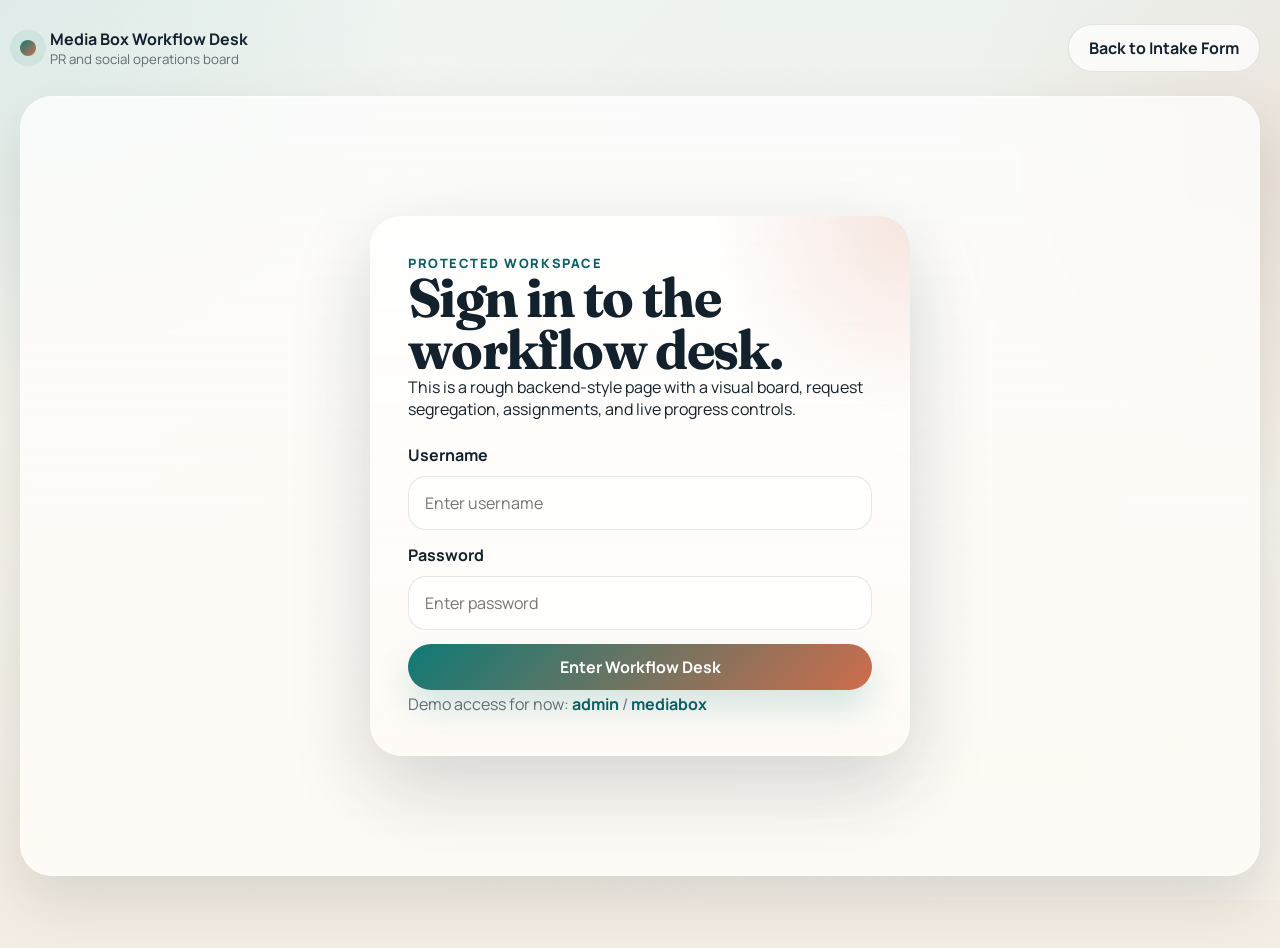
==== dashboard.html @ ce285092 "Build media box request hub and workflow desk" ====
<!doctype html>
<html lang="en">
  <head>
    <meta charset="utf-8">
    <meta name="viewport" content="width=device-width, initial-scale=1">
    <meta
      name="description"
      content="Media Box workflow dashboard for PR and social media request management."
    >
    <title>Media Box Workflow Desk</title>
    <link rel="preconnect" href="https://fonts.googleapis.com">
    <link rel="preconnect" href="https://fonts.gstatic.com" crossorigin>
    <link
      href="https://fonts.googleapis.com/css2?family=Manrope:wght@400;500;600;700;800&family=Fraunces:opsz,wght@9..144,600;9..144,700&display=swap"
      rel="stylesheet"
    >
    <link rel="stylesheet" href="styles.css">
  </head>
  <body>
    <div class="ambient-layer" aria-hidden="true"></div>

    <main class="dashboard-shell">
      <header class="dashboard-topbar">
        <a class="brand-mark" href="index.html">
          <span class="brand-mark-dot"></span>
          <span>
            <strong>Media Box Workflow Desk</strong>
            <small>PR and social operations board</small>
          </span>
        </a>

        <div class="dashboard-actions">
          <a class="ghost-link" href="index.html">Back to Intake Form</a>
          <button class="ghost-button is-hidden" id="logoutButton" type="button">Log Out</button>
        </div>
      </header>

      <section class="login-shell" id="loginShell">
        <div class="login-card">
          <p class="eyebrow">Protected Workspace</p>
          <h1>Sign in to the workflow desk.</h1>
          <p>
            This is a rough backend-style page with a visual board, request segregation, assignments, and live progress controls.
          </p>

          <form class="login-form" id="loginForm">
            <label class="login-field">
              <span>Username</span>
              <input type="text" name="username" placeholder="Enter username" autocomplete="username">
            </label>

            <label class="login-field">
              <span>Password</span>
              <input type="password" name="password" placeholder="Enter password" autocomplete="current-password">
            </label>

            <button class="login-button" type="submit">Enter Workflow Desk</button>
          </form>

          <p class="login-help">
            Demo access for now:
            <strong>admin</strong>
            /
            <strong>mediabox</strong>
          </p>
          <p class="status-message" id="loginStatus" role="status" aria-live="polite"></p>
        </div>
      </section>

      <section class="is-hidden" id="dashboardApp">
        <div class="metrics-grid" id="metricsGrid"></div>

        <div class="dashboard-grid">
          <section>
            <div class="panel">
              <div class="section-heading">
                <p class="eyebrow">Workflow Designer</p>
                <h2>Track live work like a media ops board</h2>
                <p>
                  Filter incoming requests, move cards between stages, assign teams, and open each request as a working document.
                </p>
              </div>

              <div class="toolbar-grid">
                <label class="filter-card">
                  <span>Search</span>
                  <input type="search" id="searchInput" placeholder="Search title, requester, team">
                </label>

                <label class="filter-card">
                  <span>Category</span>
                  <select id="categoryFilter">
                    <option value="">All categories</option>
                    <option>Social Media</option>
                    <option>PR</option>
                    <option>Achievements</option>
                    <option>Unclassified</option>
                  </select>
                </label>

                <label class="filter-card">
                  <span>Department</span>
                  <select id="departmentFilter">
                    <option value="">All departments</option>
                  </select>
                </label>

                <label class="filter-card">
                  <span>Team</span>
                  <select id="teamFilter">
                    <option value="">All teams</option>
                  </select>
                </label>
              </div>

              <div class="workflow-board">
                <section class="lane" data-lane="Will Do">
                  <div class="lane-header">
                    <div>
                      <h3>Will Do</h3>
                      <p>New briefs and upcoming work</p>
                    </div>
                    <span class="lane-count" data-count-for="Will Do">0</span>
                  </div>
                  <div class="lane-cards" data-lane-cards="Will Do"></div>
                </section>

                <section class="lane" data-lane="Ongoing">
                  <div class="lane-header">
                    <div>
                      <h3>Ongoing</h3>
                      <p>Active production and review</p>
                    </div>
                    <span class="lane-count" data-count-for="Ongoing">0</span>
                  </div>
                  <div class="lane-cards" data-lane-cards="Ongoing"></div>
                </section>

                <section class="lane" data-lane="Completed">
                  <div class="lane-header">
                    <div>
                      <h3>Completed</h3>
                      <p>Published or handed off</p>
                    </div>
                    <span class="lane-count" data-count-for="Completed">0</span>
                  </div>
                  <div class="lane-cards" data-lane-cards="Completed"></div>
                </section>
              </div>
            </div>
          </section>

          <aside class="sidebar-stack">
            <section class="panel team-panel">
              <div class="section-heading">
                <p class="eyebrow">Assignments</p>
                <h2>Team setup</h2>
                <p>Add or rename team lanes now. Individual names can be filled later.</p>
              </div>

              <form class="team-form" id="teamForm">
                <label>
                  Team name
                  <input type="text" id="teamInput" placeholder="Example: Studio Team">
                </label>
                <button class="primary-button" type="submit">Add Team</button>
              </form>

              <div class="team-chip-row" id="teamChipRow"></div>
            </section>

            <section class="panel detail-panel" id="detailPanel">
              <div class="section-heading">
                <p class="eyebrow">Request Details</p>
                <h2>Open a card</h2>
                <p>Card details, headings, notes, and ownership controls will appear here.</p>
              </div>
            </section>
          </aside>
        </div>
      </section>
    </main>

    <div class="drawer-overlay" id="drawerOverlay" aria-hidden="true">
      <aside class="drawer-panel" id="drawerPanel">
        <div class="drawer-header">
          <div class="drawer-title">
            <p class="eyebrow">Workflow Card</p>
            <h3 id="drawerTaskTitle">Task</h3>
            <p class="drawer-copy" id="drawerTaskSummary"></p>
          </div>
          <button class="ghost-button drawer-close" id="drawerClose" type="button" aria-label="Close details">X</button>
        </div>

        <div class="drawer-meta" id="drawerMeta"></div>

        <section class="drawer-section">
          <h4>Workflow Controls</h4>
          <div class="field-grid">
            <label class="field">
              <span>Status</span>
              <select id="drawerStatus"></select>
            </label>
            <label class="field">
              <span>Assigned team</span>
              <select id="drawerTeam"></select>
            </label>
            <label class="field">
              <span>Assignee</span>
              <input type="text" id="drawerAssignee" placeholder="Name can be added later">
            </label>
            <label class="field">
              <span>Priority</span>
              <select id="drawerPriority">
                <option>Standard</option>
                <option>High Touch</option>
                <option>Fast Turnaround</option>
              </select>
            </label>
            <label class="field full-width">
              <span>Notes</span>
              <textarea id="drawerNotes" rows="5" placeholder="Production notes, approvals, or documentation"></textarea>
            </label>
          </div>

          <div class="drawer-actions">
            <button class="primary-button" id="saveTaskButton" type="button">Save Changes</button>
            <button class="ghost-button" id="markOngoingButton" type="button">Mark Ongoing</button>
            <button class="ghost-button" id="markCompletedButton" type="button">Mark Completed</button>
          </div>
        </section>

        <section class="drawer-section">
          <h4>Request Headings</h4>
          <div class="request-detail-grid" id="requestDetailGrid"></div>
        </section>
      </aside>
    </div>

    <script src="dashboard.js"></script>
  </body>
</html>
---- styles.css ----
:root {
  --ink: #12212b;
  --muted: #5f6e77;
  --paper: #f7f3ea;
  --panel: rgba(255, 255, 255, 0.8);
  --panel-strong: rgba(255, 255, 255, 0.92);
  --line: rgba(18, 33, 43, 0.1);
  --line-strong: rgba(18, 33, 43, 0.16);
  --teal: #0f7a76;
  --teal-deep: #0a5d61;
  --copper: #cf6d4c;
  --peach: #f5d9c8;
  --sage: #dce8e0;
  --gold: #c49a46;
  --shadow: 0 26px 60px rgba(18, 33, 43, 0.12);
  --shadow-strong: 0 30px 80px rgba(18, 33, 43, 0.18);
  --radius: 28px;
  --radius-sm: 18px;
}

* {
  box-sizing: border-box;
}

html {
  scroll-behavior: smooth;
}

body {
  margin: 0;
  min-height: 100vh;
  color: var(--ink);
  font-family: "Manrope", system-ui, sans-serif;
  background:
    radial-gradient(circle at top left, rgba(15, 122, 118, 0.12), transparent 26%),
    radial-gradient(circle at 100% 18%, rgba(207, 109, 76, 0.12), transparent 22%),
    linear-gradient(180deg, #edf3ef 0%, #f7f3ea 46%, #f4ede3 100%);
}

button,
input,
select,
textarea {
  font: inherit;
}

button,
a {
  transition: transform 180ms ease, box-shadow 180ms ease, border-color 180ms ease, background 180ms ease;
}

button {
  border: 0;
  cursor: pointer;
}

a {
  color: inherit;
  text-decoration: none;
}

.hidden {
  display: none !important;
}

.ambient-layer {
  position: fixed;
  inset: 0;
  pointer-events: none;
  background:
    linear-gradient(135deg, rgba(255, 255, 255, 0.28), transparent 42%),
    linear-gradient(320deg, rgba(255, 255, 255, 0.18), transparent 36%);
}

.app-shell,
.dashboard-shell {
  position: relative;
  z-index: 1;
  width: min(1240px, calc(100% - 32px));
  margin: 0 auto;
  padding: 24px 0 72px;
}

.topbar,
.dashboard-topbar {
  display: flex;
  flex-wrap: wrap;
  align-items: center;
  justify-content: space-between;
  gap: 18px;
  margin-bottom: 24px;
}

.brand-mark {
  display: inline-flex;
  align-items: center;
  gap: 14px;
}

.brand-mark-dot {
  width: 16px;
  height: 16px;
  border-radius: 999px;
  background: linear-gradient(135deg, var(--teal), var(--copper));
  box-shadow: 0 0 0 10px rgba(15, 122, 118, 0.08);
}

.brand-mark strong {
  display: block;
  font-size: 1rem;
}

.brand-mark small {
  display: block;
  color: var(--muted);
}

.topbar-actions,
.dashboard-actions,
.hero-actions,
.step-actions,
.action-bar,
.drawer-actions,
.board-toolbar {
  display: flex;
  flex-wrap: wrap;
  gap: 12px;
}

.primary-link,
.ghost-link,
.primary-button,
.ghost-button,
.chip-button,
.mini-button,
.lane-action,
.login-button {
  display: inline-flex;
  align-items: center;
  justify-content: center;
  min-height: 46px;
  padding: 12px 20px;
  border-radius: 999px;
  font-weight: 700;
}

.primary-link,
.primary-button,
.login-button {
  background: linear-gradient(135deg, var(--teal), var(--copper));
  color: #fff;
  box-shadow: 0 18px 34px rgba(15, 122, 118, 0.18);
}

.ghost-link,
.ghost-button,
.chip-button,
.mini-button,
.lane-action {
  background: rgba(255, 255, 255, 0.74);
  color: var(--ink);
  border: 1px solid var(--line);
}

.primary-link:hover,
.ghost-link:hover,
.primary-button:hover,
.ghost-button:hover,
.chip-button:hover,
.mini-button:hover,
.lane-action:hover,
.login-button:hover,
.choice-card:hover,
.task-card:hover,
.metric-card:hover,
.panel:hover,
.form-section:hover,
.preview-card:hover {
  transform: translateY(-2px);
}

.hero-panel,
.form-shell,
.summary-shell,
.panel,
.preview-card,
.login-shell,
.drawer-panel,
.lane,
.task-card,
.metric-card {
  border: 1px solid rgba(255, 255, 255, 0.44);
  border-radius: 32px;
  background: linear-gradient(180deg, rgba(255, 255, 255, 0.74), rgba(255, 251, 246, 0.9));
  box-shadow: var(--shadow);
  backdrop-filter: blur(20px);
}

.hero-panel {
  display: grid;
  grid-template-columns: minmax(0, 1.15fr) minmax(320px, 0.85fr);
  gap: 26px;
  padding: clamp(26px, 4vw, 42px);
}

.hero-copy h1,
.section-heading h2,
.section-title h3,
.summary-block h4,
.lane h3,
.drawer-title h3,
.login-card h1,
.empty-dashboard h2 {
  margin: 0;
  font-family: "Fraunces", Georgia, serif;
  letter-spacing: -0.03em;
}

.hero-copy h1 {
  font-size: clamp(2.8rem, 6vw, 5rem);
  line-height: 0.95;
  max-width: 12ch;
}

.hero-text,
.section-heading p,
.support-copy,
.empty-state-copy,
.task-subtitle,
.drawer-copy,
.login-help,
.empty-dashboard p {
  color: var(--muted);
  line-height: 1.75;
}

.eyebrow {
  margin: 0 0 14px;
  color: var(--teal-deep);
  font-size: 0.8rem;
  font-weight: 800;
  letter-spacing: 0.12em;
  text-transform: uppercase;
}

.hero-metrics {
  display: grid;
  grid-template-columns: repeat(3, minmax(0, 1fr));
  gap: 16px;
  margin-top: 28px;
}

.hero-metrics article,
.preview-lanes article,
.metric-card {
  padding: 18px;
  border: 1px solid var(--line);
  border-radius: 22px;
  background: rgba(255, 255, 255, 0.6);
}

.hero-metrics strong,
.preview-lanes strong,
.metric-card strong {
  display: block;
  margin-bottom: 8px;
}

.hero-metrics span,
.preview-lanes span,
.metric-card span {
  color: var(--muted);
  font-size: 0.95rem;
  line-height: 1.6;
}

.hero-preview {
  display: flex;
}

.preview-card {
  width: 100%;
  padding: 24px;
  background:
    radial-gradient(circle at top right, rgba(207, 109, 76, 0.14), transparent 26%),
    linear-gradient(180deg, rgba(13, 34, 46, 0.92), rgba(12, 65, 79, 0.95));
  color: #f5f8f9;
}

.preview-header {
  display: flex;
  align-items: center;
  justify-content: space-between;
  gap: 12px;
  margin-bottom: 18px;
}

.preview-header p,
.preview-header span {
  margin: 0;
}

.preview-header p {
  font-weight: 700;
}

.preview-header span {
  padding: 8px 12px;
  border-radius: 999px;
  background: rgba(255, 255, 255, 0.12);
  font-size: 0.85rem;
}

.preview-lanes {
  display: grid;
  gap: 16px;
}

.preview-lanes section {
  padding: 18px;
  border-radius: 22px;
  background: rgba(255, 255, 255, 0.07);
}

.preview-lanes h2 {
  margin: 0 0 12px;
  font-size: 1rem;
}

.form-shell,
.summary-shell,
.panel {
  margin-top: 24px;
  padding: clamp(24px, 4vw, 38px);
}

.section-heading {
  max-width: 760px;
}

.section-heading h2 {
  font-size: clamp(2rem, 4vw, 3.2rem);
}

.progress-strip {
  display: grid;
  grid-template-columns: repeat(4, minmax(0, 1fr));
  gap: 12px;
  margin: 22px 0 0;
}

.progress-step {
  display: grid;
  place-items: center;
  min-height: 46px;
  border-radius: 999px;
  border: 1px solid var(--line);
  background: rgba(255, 255, 255, 0.72);
  color: var(--muted);
  font-weight: 800;
}

.progress-step.is-active {
  background: linear-gradient(135deg, rgba(15, 122, 118, 0.16), rgba(207, 109, 76, 0.18));
  color: var(--teal-deep);
}

.progress-step.is-complete {
  background: linear-gradient(135deg, var(--teal), var(--teal-deep));
  color: #fff;
}

.media-form {
  margin-top: 24px;
}

.step-panel {
  display: grid;
  gap: 18px;
}

.form-section,
.submit-panel {
  padding: 24px;
  border: 1px solid var(--line);
  border-radius: var(--radius);
  background: var(--panel);
}

.section-title {
  display: flex;
  align-items: center;
  gap: 14px;
  margin-bottom: 20px;
}

.section-title span {
  display: grid;
  place-items: center;
  width: 52px;
  min-width: 52px;
  min-height: 52px;
  border-radius: 18px;
  background: linear-gradient(135deg, rgba(15, 122, 118, 0.14), rgba(207, 109, 76, 0.18));
  color: var(--teal-deep);
  font-weight: 800;
}

.section-title h3 {
  font-size: clamp(1.35rem, 2vw, 2rem);
}

.field-grid {
  display: grid;
  gap: 18px;
}

.field-grid.two-col {
  grid-template-columns: repeat(2, minmax(0, 1fr));
}

.field {
  display: grid;
  gap: 10px;
}

.field span,
.login-field span,
.team-form label,
.drawer-section label,
.filter-card label {
  font-weight: 700;
}

input,
select,
textarea {
  width: 100%;
  min-height: 54px;
  padding: 14px 16px;
  border: 1px solid var(--line);
  border-radius: 18px;
  background: rgba(255, 255, 255, 0.8);
  color: var(--ink);
}

textarea {
  min-height: 130px;
  resize: vertical;
}

input:focus,
select:focus,
textarea:focus {
  outline: 2px solid rgba(15, 122, 118, 0.2);
  border-color: rgba(15, 122, 118, 0.36);
}

.full-width {
  grid-column: 1 / -1;
}

.choice-grid {
  display: grid;
  grid-template-columns: repeat(3, minmax(0, 1fr));
  gap: 16px;
}

.choice-card {
  display: grid;
  gap: 10px;
  padding: 22px;
  border: 1px solid var(--line);
  border-radius: 24px;
  background: rgba(255, 255, 255, 0.7);
  cursor: pointer;
}

.choice-card input {
  position: absolute;
  opacity: 0;
  pointer-events: none;
}

.choice-card.is-selected {
  border-color: rgba(15, 122, 118, 0.28);
  background: linear-gradient(135deg, rgba(15, 122, 118, 0.12), rgba(207, 109, 76, 0.14));
  box-shadow: 0 18px 34px rgba(15, 122, 118, 0.08);
}

.choice-card strong {
  font-size: 1.05rem;
}

.choice-card small {
  color: var(--muted);
  line-height: 1.6;
}

.support-copy,
.status-message,
.summary-note {
  margin: 0;
}

.status-message {
  color: var(--teal-deep);
  font-weight: 600;
}

.status-message.is-error {
  color: #a84f31;
}

.summary-shell {
  margin-bottom: 24px;
}

.summary-card {
  margin-top: 22px;
  padding: clamp(22px, 3vw, 30px);
}

.summary-placeholder {
  color: var(--muted);
}

.summary-header {
  display: flex;
  flex-wrap: wrap;
  align-items: flex-start;
  justify-content: space-between;
  gap: 18px;
  margin-bottom: 22px;
}

.summary-header h3 {
  margin: 0;
  font-size: clamp(1.9rem, 4vw, 2.7rem);
  font-family: "Fraunces", Georgia, serif;
}

.summary-meta p {
  margin: 0 0 10px;
  color: var(--muted);
}

.summary-grid {
  display: grid;
  grid-template-columns: repeat(2, minmax(0, 1fr));
  gap: 18px;
}

.summary-block {
  padding: 20px;
  border: 1px solid var(--line);
  border-radius: 22px;
  background: rgba(255, 255, 255, 0.66);
}

.summary-block h4 {
  margin-bottom: 14px;
  font-size: 1.3rem;
}

.summary-list {
  display: grid;
  gap: 12px;
}

.summary-row {
  display: grid;
  gap: 6px;
  padding-top: 12px;
  border-top: 1px solid rgba(18, 33, 43, 0.08);
}

.summary-row:first-child {
  padding-top: 0;
  border-top: 0;
}

.summary-row strong {
  color: var(--teal-deep);
}

.summary-row a {
  word-break: break-word;
  color: var(--copper);
}

.dashboard-grid {
  display: grid;
  grid-template-columns: minmax(0, 1fr) 360px;
  gap: 24px;
  align-items: start;
}

.metrics-grid {
  display: grid;
  grid-template-columns: repeat(4, minmax(0, 1fr));
  gap: 16px;
  margin-bottom: 20px;
}

.metric-card {
  padding: 20px;
}

.metric-card p,
.lane-header p,
.task-meta p,
.drawer-meta p,
.login-card p {
  margin: 0;
}

.metric-card strong {
  font-size: 1.9rem;
}

.toolbar-grid {
  display: grid;
  grid-template-columns: repeat(4, minmax(0, 1fr));
  gap: 14px;
  margin-bottom: 20px;
}

.filter-card {
  display: grid;
  gap: 10px;
  padding: 16px;
  border: 1px solid var(--line);
  border-radius: 20px;
  background: rgba(255, 255, 255, 0.68);
}

.workflow-board {
  display: grid;
  grid-template-columns: repeat(3, minmax(0, 1fr));
  gap: 16px;
}

.lane {
  padding: 18px;
}

.lane-header {
  display: flex;
  align-items: flex-start;
  justify-content: space-between;
  gap: 12px;
  margin-bottom: 16px;
}

.lane h3 {
  font-size: 1.3rem;
}

.lane-header p {
  color: var(--muted);
  font-size: 0.9rem;
}

.lane-count {
  display: inline-flex;
  align-items: center;
  justify-content: center;
  min-width: 38px;
  min-height: 38px;
  padding: 6px 10px;
  border-radius: 999px;
  background: rgba(15, 122, 118, 0.1);
  color: var(--teal-deep);
  font-weight: 800;
}

.lane-cards {
  min-height: 220px;
  display: grid;
  gap: 14px;
}

.lane-empty {
  padding: 18px;
  border: 1px dashed var(--line-strong);
  border-radius: 20px;
  background: rgba(255, 255, 255, 0.52);
  color: var(--muted);
  line-height: 1.6;
}

.task-card {
  padding: 18px;
  border-radius: 24px;
  border: 1px solid var(--line);
  cursor: grab;
}

.task-card.dragging {
  opacity: 0.58;
}

.task-topline,
.task-meta,
.drawer-meta,
.team-chip-row,
.task-tags {
  display: flex;
  flex-wrap: wrap;
  gap: 10px;
}

.task-topline {
  align-items: center;
  justify-content: space-between;
  margin-bottom: 10px;
}

.pill,
.priority-pill,
.team-chip,
.chip-stat {
  display: inline-flex;
  align-items: center;
  padding: 8px 12px;
  border-radius: 999px;
  font-size: 0.82rem;
  font-weight: 800;
}

.pill {
  background: rgba(15, 122, 118, 0.1);
  color: var(--teal-deep);
}

.pill.is-pr {
  background: rgba(207, 109, 76, 0.12);
  color: #9b492d;
}

.priority-pill {
  background: rgba(196, 154, 70, 0.16);
  color: #88621d;
}

.team-chip,
.chip-stat {
  background: rgba(18, 33, 43, 0.06);
  color: var(--ink);
}

.task-title {
  margin: 0 0 8px;
  font-size: 1.1rem;
}

.task-subtitle {
  margin: 0 0 16px;
  font-size: 0.95rem;
}

.task-meta p,
.drawer-meta p {
  padding: 8px 12px;
  border-radius: 14px;
  background: rgba(18, 33, 43, 0.05);
  color: var(--muted);
  font-size: 0.88rem;
}

.sidebar-stack {
  display: grid;
  gap: 18px;
  position: sticky;
  top: 18px;
}

.team-panel,
.detail-panel,
.empty-dashboard {
  padding: 22px;
}

.team-list,
.request-detail-grid,
.detail-group {
  display: grid;
  gap: 10px;
}

.team-form {
  display: grid;
  gap: 12px;
}

.team-chip-row {
  margin-top: 16px;
}

.team-chip button {
  border: 0;
  background: transparent;
  color: inherit;
  cursor: pointer;
  font-weight: 800;
}

.drawer-overlay {
  position: fixed;
  inset: 0;
  z-index: 20;
  display: flex;
  justify-content: flex-end;
  background: rgba(8, 19, 26, 0.24);
  opacity: 0;
  visibility: hidden;
  transition: opacity 180ms ease, visibility 180ms ease;
}

.drawer-overlay.is-open {
  opacity: 1;
  visibility: visible;
}

.drawer-panel {
  width: min(520px, 100%);
  height: 100%;
  padding: 24px;
  overflow-y: auto;
  border-radius: 32px 0 0 32px;
}

.drawer-header {
  display: flex;
  align-items: flex-start;
  justify-content: space-between;
  gap: 16px;
  margin-bottom: 18px;
}

.drawer-title h3 {
  font-size: 1.8rem;
}

.drawer-close {
  width: 46px;
  min-width: 46px;
  min-height: 46px;
  border-radius: 999px;
}

.drawer-section {
  margin-top: 18px;
  padding-top: 18px;
  border-top: 1px solid var(--line);
}

.drawer-section h4 {
  margin: 0 0 14px;
}

.detail-group {
  padding: 14px;
  border: 1px solid var(--line);
  border-radius: 18px;
  background: rgba(255, 255, 255, 0.6);
}

.detail-group strong {
  color: var(--teal-deep);
}

.detail-group span,
.detail-group a {
  color: var(--muted);
  word-break: break-word;
}

.login-shell {
  min-height: calc(100vh - 120px);
  display: grid;
  place-items: center;
  padding: 24px;
}

.login-card {
  width: min(540px, 100%);
  padding: clamp(28px, 5vw, 38px);
  border-radius: 32px;
  background:
    radial-gradient(circle at top right, rgba(207, 109, 76, 0.18), transparent 26%),
    linear-gradient(180deg, rgba(255, 255, 255, 0.82), rgba(255, 251, 246, 0.95));
  box-shadow: var(--shadow-strong);
}

.login-card h1 {
  font-size: clamp(2.3rem, 5vw, 3.4rem);
  line-height: 0.96;
}

.login-form {
  display: grid;
  gap: 14px;
  margin-top: 24px;
}

.login-field {
  display: grid;
  gap: 10px;
}

.login-help {
  margin-top: 18px;
}

.login-help strong {
  color: var(--teal-deep);
}

.empty-dashboard {
  display: grid;
  gap: 12px;
  justify-items: start;
}

.is-hidden {
  display: none !important;
}

@media (max-width: 1100px) {
  .hero-panel,
  .dashboard-grid {
    grid-template-columns: 1fr;
  }

  .metrics-grid {
    grid-template-columns: repeat(2, minmax(0, 1fr));
  }

  .toolbar-grid,
  .workflow-board,
  .hero-metrics,
  .summary-grid {
    grid-template-columns: 1fr;
  }

  .sidebar-stack {
    position: static;
  }
}

@media (max-width: 760px) {
  .app-shell,
  .dashboard-shell {
    width: min(100% - 20px, 100%);
    padding: 16px 0 56px;
  }

  .field-grid.two-col,
  .choice-grid,
  .progress-strip,
  .metrics-grid {
    grid-template-columns: 1fr;
  }

  .hero-copy h1,
  .section-heading h2 {
    max-width: none;
  }

  .summary-header {
    flex-direction: column;
  }

  .drawer-panel {
    border-radius: 24px 24px 0 0;
    margin-top: auto;
    height: min(88vh, 100%);
  }
}
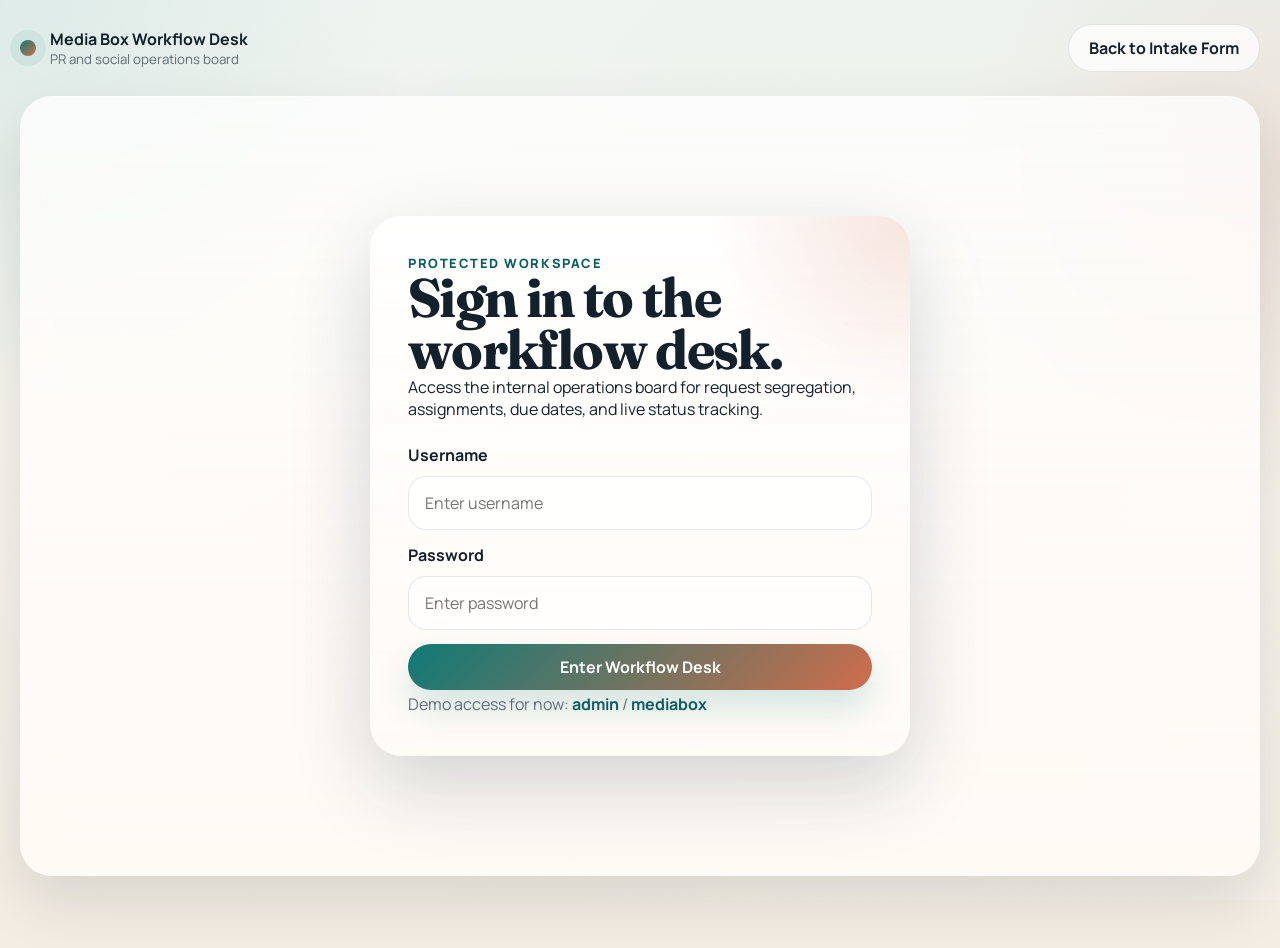
==== commit 6514d847: "Refine public page and workflow board UI" ====
--- a/dashboard.html
+++ b/dashboard.html
@@ -40,7 +40,7 @@
           <p class="eyebrow">Protected Workspace</p>
           <h1>Sign in to the workflow desk.</h1>
           <p>
-            This is a rough backend-style page with a visual board, request segregation, assignments, and live progress controls.
+            Access the internal operations board for request segregation, assignments, due dates, and live status tracking.
           </p>
 
           <form class="login-form" id="loginForm">
@@ -73,12 +73,19 @@
         <div class="dashboard-grid">
           <section>
             <div class="panel">
-              <div class="section-heading">
-                <p class="eyebrow">Workflow Designer</p>
-                <h2>Track live work like a media ops board</h2>
-                <p>
-                  Filter incoming requests, move cards between stages, assign teams, and open each request as a working document.
-                </p>
+              <div class="workflow-hero">
+                <div class="section-heading">
+                  <p class="eyebrow">Workflow Designer</p>
+                  <h2>Track live work like a media operations board</h2>
+                  <p>
+                    Filter incoming requests, move cards between stages, assign teams, and open each request as a working document.
+                  </p>
+                </div>
+
+                <div class="workflow-hero-note">
+                  <strong>Board rhythm</strong>
+                  <span>Review incoming briefs, assign ownership, set due dates, and move every request toward publication.</span>
+                </div>
               </div>
 
               <div class="toolbar-grid">
@@ -114,35 +121,89 @@
               </div>
 
               <div class="workflow-board">
-                <section class="lane" data-lane="Will Do">
+                <section class="lane lane-will-do" data-lane="Will Do">
                   <div class="lane-header">
                     <div>
                       <h3>Will Do</h3>
                       <p>New briefs and upcoming work</p>
                     </div>
+                    <button class="lane-menu" type="button" aria-label="More options">⋮</button>
+                  </div>
+                  <div class="lane-meta">
+                    <div class="lane-meta-block">
+                      <span>Due date for list</span>
+                      <p>Set per card</p>
+                    </div>
+                    <div class="lane-meta-block">
+                      <span>Task list owners</span>
+                      <div class="lane-owners">
+                        <span class="owner-avatar">PR</span>
+                        <span class="owner-avatar">SM</span>
+                        <span class="owner-avatar owner-avatar-add">+</span>
+                      </div>
+                    </div>
+                  </div>
+                  <div class="lane-toolbar">
                     <span class="lane-count" data-count-for="Will Do">0</span>
+                    <span class="lane-caption">Ready for intake review</span>
                   </div>
                   <div class="lane-cards" data-lane-cards="Will Do"></div>
                 </section>
 
-                <section class="lane" data-lane="Ongoing">
+                <section class="lane lane-ongoing" data-lane="Ongoing">
                   <div class="lane-header">
                     <div>
                       <h3>Ongoing</h3>
                       <p>Active production and review</p>
                     </div>
+                    <button class="lane-menu" type="button" aria-label="More options">⋮</button>
+                  </div>
+                  <div class="lane-meta">
+                    <div class="lane-meta-block">
+                      <span>Due date for list</span>
+                      <p>Tracked per deliverable</p>
+                    </div>
+                    <div class="lane-meta-block">
+                      <span>Task list owners</span>
+                      <div class="lane-owners">
+                        <span class="owner-avatar">DS</span>
+                        <span class="owner-avatar">CT</span>
+                        <span class="owner-avatar owner-avatar-add">+</span>
+                      </div>
+                    </div>
+                  </div>
+                  <div class="lane-toolbar">
                     <span class="lane-count" data-count-for="Ongoing">0</span>
+                    <span class="lane-caption">In production now</span>
                   </div>
                   <div class="lane-cards" data-lane-cards="Ongoing"></div>
                 </section>
 
-                <section class="lane" data-lane="Completed">
+                <section class="lane lane-completed" data-lane="Completed">
                   <div class="lane-header">
                     <div>
                       <h3>Completed</h3>
                       <p>Published or handed off</p>
                     </div>
+                    <button class="lane-menu" type="button" aria-label="More options">⋮</button>
+                  </div>
+                  <div class="lane-meta">
+                    <div class="lane-meta-block">
+                      <span>Due date for list</span>
+                      <p>Archive by campaign</p>
+                    </div>
+                    <div class="lane-meta-block">
+                      <span>Task list owners</span>
+                      <div class="lane-owners">
+                        <span class="owner-avatar">AR</span>
+                        <span class="owner-avatar">PO</span>
+                        <span class="owner-avatar owner-avatar-add">+</span>
+                      </div>
+                    </div>
+                  </div>
+                  <div class="lane-toolbar">
                     <span class="lane-count" data-count-for="Completed">0</span>
+                    <span class="lane-caption">Ready for record and reporting</span>
                   </div>
                   <div class="lane-cards" data-lane-cards="Completed"></div>
                 </section>
--- a/styles.css
+++ b/styles.css
@@ -127,6 +127,20 @@
   gap: 12px;
 }
 
+.login-tab {
+  display: inline-flex;
+  align-items: center;
+  justify-content: center;
+  min-height: 38px;
+  padding: 8px 16px;
+  border: 1px solid rgba(18, 33, 43, 0.14);
+  border-radius: 999px;
+  background: rgba(255, 255, 255, 0.7);
+  color: var(--teal-deep);
+  font-size: 0.88rem;
+  font-weight: 800;
+}
+
 .primary-link,
 .ghost-link,
 .primary-button,
@@ -203,6 +217,16 @@
   padding: clamp(26px, 4vw, 42px);
 }
 
+.hero-panel-clean {
+  grid-template-columns: 1fr;
+  min-height: 420px;
+  align-items: center;
+  background:
+    radial-gradient(circle at top right, rgba(207, 109, 76, 0.12), transparent 24%),
+    radial-gradient(circle at left center, rgba(15, 122, 118, 0.12), transparent 26%),
+    linear-gradient(180deg, rgba(255, 255, 255, 0.82), rgba(255, 251, 246, 0.95));
+}
+
 .hero-copy h1,
 .section-heading h2,
 .section-title h3,
@@ -222,6 +246,10 @@
   max-width: 12ch;
 }
 
+.hero-panel-clean .hero-copy {
+  max-width: 760px;
+}
+
 .hero-text,
 .section-heading p,
 .support-copy,
@@ -248,6 +276,34 @@
   grid-template-columns: repeat(3, minmax(0, 1fr));
   gap: 16px;
   margin-top: 28px;
+}
+
+.workflow-hero {
+  display: flex;
+  flex-wrap: wrap;
+  align-items: flex-end;
+  justify-content: space-between;
+  gap: 18px;
+  margin-bottom: 20px;
+}
+
+.workflow-hero-note {
+  max-width: 320px;
+  padding: 18px;
+  border: 1px solid var(--line);
+  border-radius: 20px;
+  background: rgba(247, 250, 250, 0.82);
+}
+
+.workflow-hero-note strong {
+  display: block;
+  margin-bottom: 8px;
+  color: var(--teal-deep);
+}
+
+.workflow-hero-note span {
+  color: var(--muted);
+  line-height: 1.7;
 }
 
 .hero-metrics article,
@@ -605,6 +661,16 @@
 
 .metric-card {
   padding: 20px;
+  background: linear-gradient(180deg, rgba(255, 255, 255, 0.82), rgba(247, 248, 250, 0.92));
+}
+
+.metric-label {
+  margin: 0 0 8px;
+  color: var(--teal-deep);
+  font-size: 0.76rem;
+  font-weight: 800;
+  letter-spacing: 0.12em;
+  text-transform: uppercase;
 }
 
 .metric-card p,
@@ -642,7 +708,9 @@
 }
 
 .lane {
-  padding: 18px;
+  padding: 0 16px 16px;
+  overflow: hidden;
+  background: linear-gradient(180deg, rgba(255, 255, 255, 0.76), rgba(244, 245, 247, 0.96));
 }
 
 .lane-header {
@@ -650,7 +718,9 @@
   align-items: flex-start;
   justify-content: space-between;
   gap: 12px;
-  margin-bottom: 16px;
+  margin: 0 -16px 0;
+  padding: 18px 16px;
+  color: #fff;
 }
 
 .lane h3 {
@@ -658,7 +728,7 @@
 }
 
 .lane-header p {
-  color: var(--muted);
+  color: rgba(255, 255, 255, 0.9);
   font-size: 0.9rem;
 }
 
@@ -675,6 +745,91 @@
   font-weight: 800;
 }
 
+.lane-will-do .lane-header {
+  background: linear-gradient(135deg, #ff6a1a, #f15a24);
+}
+
+.lane-ongoing .lane-header {
+  background: linear-gradient(135deg, #1db970, #0e9b87);
+}
+
+.lane-completed .lane-header {
+  background: linear-gradient(135deg, #f4a62a, #eb8d17);
+}
+
+.lane-menu {
+  min-width: 36px;
+  min-height: 36px;
+  padding: 0;
+  border-radius: 999px;
+  background: rgba(255, 255, 255, 0.14);
+  color: #fff;
+  font-size: 1.25rem;
+  line-height: 1;
+}
+
+.lane-meta {
+  display: grid;
+  gap: 12px;
+  padding: 16px 2px 12px;
+}
+
+.lane-meta-block {
+  display: grid;
+  gap: 8px;
+}
+
+.lane-meta-block span {
+  color: var(--muted);
+  font-size: 0.88rem;
+  font-weight: 700;
+}
+
+.lane-meta-block p {
+  margin: 0;
+  color: var(--ink);
+  font-weight: 700;
+}
+
+.lane-owners {
+  display: flex;
+  align-items: center;
+  gap: 8px;
+}
+
+.owner-avatar,
+.task-owner-avatar {
+  display: inline-flex;
+  align-items: center;
+  justify-content: center;
+  width: 34px;
+  height: 34px;
+  border-radius: 999px;
+  background: linear-gradient(135deg, rgba(15, 122, 118, 0.12), rgba(207, 109, 76, 0.16));
+  color: var(--teal-deep);
+  font-size: 0.78rem;
+  font-weight: 800;
+}
+
+.owner-avatar-add {
+  border: 1px dashed rgba(18, 33, 43, 0.18);
+  background: rgba(255, 255, 255, 0.68);
+}
+
+.lane-toolbar {
+  display: flex;
+  align-items: center;
+  justify-content: space-between;
+  gap: 12px;
+  margin-bottom: 12px;
+}
+
+.lane-caption {
+  color: var(--muted);
+  font-size: 0.85rem;
+  font-weight: 700;
+}
+
 .lane-cards {
   min-height: 220px;
   display: grid;
@@ -691,10 +846,12 @@
 }
 
 .task-card {
-  padding: 18px;
+  padding: 16px;
   border-radius: 24px;
   border: 1px solid var(--line);
   cursor: grab;
+  background: linear-gradient(180deg, rgba(255, 255, 255, 0.96), rgba(249, 250, 251, 0.98));
+  box-shadow: 0 14px 26px rgba(18, 33, 43, 0.08);
 }
 
 .task-card.dragging {
@@ -767,6 +924,71 @@
   background: rgba(18, 33, 43, 0.05);
   color: var(--muted);
   font-size: 0.88rem;
+}
+
+.task-meta-grid {
+  display: grid;
+  grid-template-columns: repeat(2, minmax(0, 1fr));
+  gap: 10px;
+  margin-bottom: 14px;
+}
+
+.task-meta-card {
+  padding: 12px;
+  border: 1px solid rgba(18, 33, 43, 0.08);
+  border-radius: 16px;
+  background: #f7f9fa;
+}
+
+.task-meta-label {
+  display: block;
+  margin-bottom: 8px;
+  color: var(--muted);
+  font-size: 0.76rem;
+  font-weight: 800;
+  letter-spacing: 0.08em;
+  text-transform: uppercase;
+}
+
+.task-meta-card strong {
+  display: block;
+  color: var(--ink);
+  font-size: 0.95rem;
+}
+
+.task-owner-row {
+  display: flex;
+  align-items: center;
+  gap: 10px;
+}
+
+.task-owner-row .task-owner-avatar {
+  width: 30px;
+  height: 30px;
+}
+
+.task-automation-list {
+  display: grid;
+  gap: 10px;
+}
+
+.automation-chip {
+  display: grid;
+  gap: 4px;
+  padding: 10px 12px;
+  border: 1px solid rgba(11, 136, 192, 0.28);
+  border-left: 4px solid #1e95cf;
+  border-radius: 14px;
+  background: #f8fcff;
+}
+
+.automation-chip strong {
+  color: #0d7db0;
+  font-size: 1rem;
+}
+
+.automation-chip small {
+  color: var(--muted);
 }
 
 .sidebar-stack {
@@ -945,6 +1167,10 @@
     grid-template-columns: 1fr;
   }
 
+  .task-meta-grid {
+    grid-template-columns: 1fr;
+  }
+
   .sidebar-stack {
     position: static;
   }
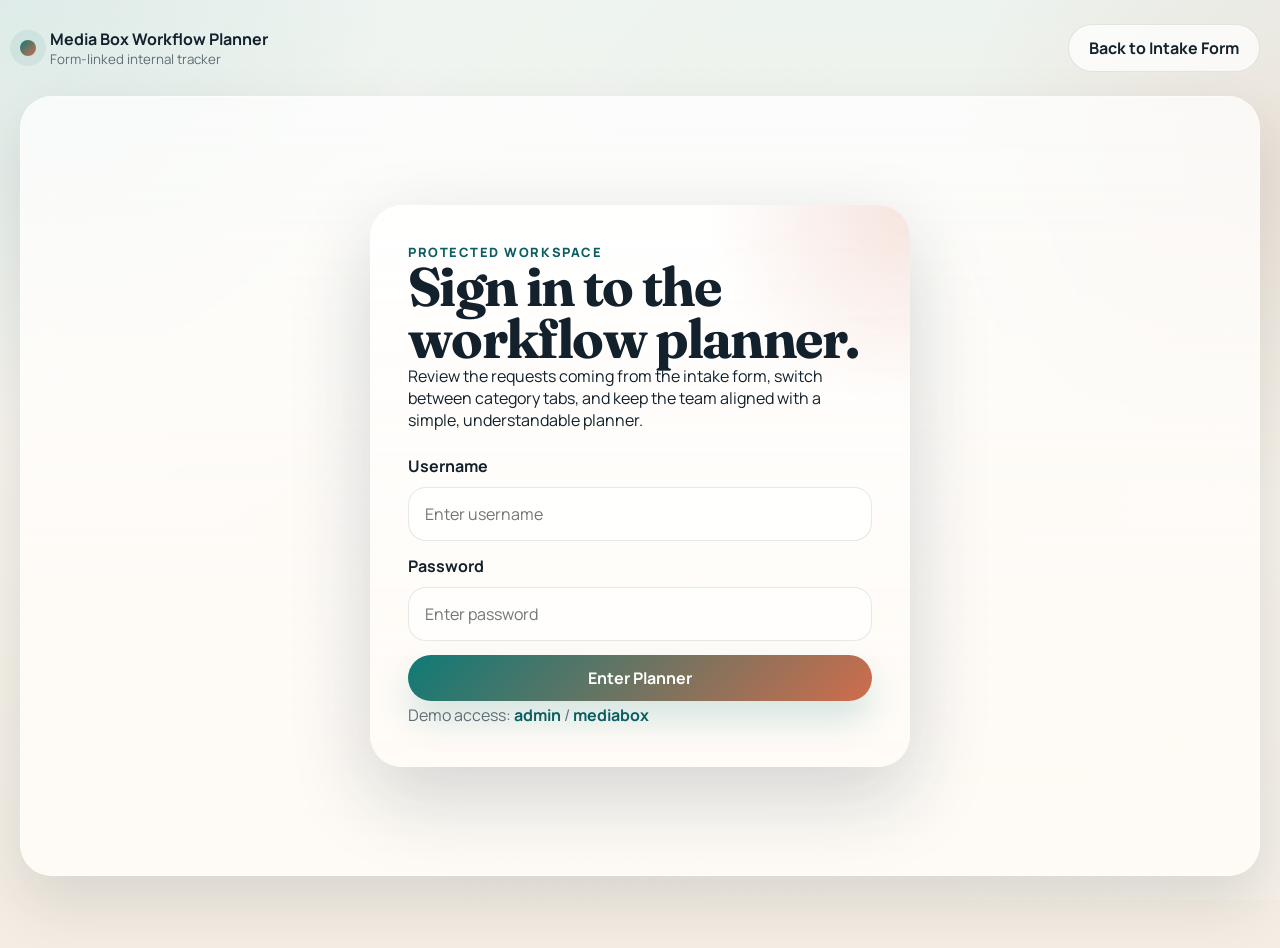
==== commit 7261d244: "Add daily digest intake and simplify workflow planner" ====
--- a/dashboard.html
+++ b/dashboard.html
@@ -5,9 +5,9 @@
     <meta name="viewport" content="width=device-width, initial-scale=1">
     <meta
       name="description"
-      content="Media Box workflow dashboard for PR and social media request management."
+      content="Media Box workflow planner for social media, PR, achievements, and daily digest tracking."
     >
-    <title>Media Box Workflow Desk</title>
+    <title>Media Box Workflow Planner</title>
     <link rel="preconnect" href="https://fonts.googleapis.com">
     <link rel="preconnect" href="https://fonts.gstatic.com" crossorigin>
     <link
@@ -24,8 +24,8 @@
         <a class="brand-mark" href="index.html">
           <span class="brand-mark-dot"></span>
           <span>
-            <strong>Media Box Workflow Desk</strong>
-            <small>PR and social operations board</small>
+            <strong>Media Box Workflow Planner</strong>
+            <small>Form-linked internal tracker</small>
           </span>
         </a>
 
@@ -38,9 +38,10 @@
       <section class="login-shell" id="loginShell">
         <div class="login-card">
           <p class="eyebrow">Protected Workspace</p>
-          <h1>Sign in to the workflow desk.</h1>
+          <h1>Sign in to the workflow planner.</h1>
           <p>
-            Access the internal operations board for request segregation, assignments, due dates, and live status tracking.
+            Review the requests coming from the intake form, switch between category tabs,
+            and keep the team aligned with a simple, understandable planner.
           </p>
 
           <form class="login-form" id="loginForm">
@@ -54,11 +55,11 @@
               <input type="password" name="password" placeholder="Enter password" autocomplete="current-password">
             </label>
 
-            <button class="login-button" type="submit">Enter Workflow Desk</button>
+            <button class="login-button" type="submit">Enter Planner</button>
           </form>
 
           <p class="login-help">
-            Demo access for now:
+            Demo access:
             <strong>admin</strong>
             /
             <strong>mediabox</strong>
@@ -70,234 +71,84 @@
       <section class="is-hidden" id="dashboardApp">
         <div class="metrics-grid" id="metricsGrid"></div>
 
-        <div class="dashboard-grid">
-          <section>
-            <div class="panel">
-              <div class="workflow-hero">
-                <div class="section-heading">
-                  <p class="eyebrow">Workflow Designer</p>
-                  <h2>Track live work like a media operations board</h2>
-                  <p>
-                    Filter incoming requests, move cards between stages, assign teams, and open each request as a working document.
-                  </p>
-                </div>
+        <section class="panel planner-header-panel">
+          <div class="planner-header">
+            <div class="section-heading">
+              <p class="eyebrow">Workflow Planner</p>
+              <h2>Follow the details coming in from the form</h2>
+              <p>
+                Each tab reflects a request category. The planner highlights what was submitted,
+                who it came from, and the current action state without overcomplicating the workflow.
+              </p>
+            </div>
+          </div>
 
-                <div class="workflow-hero-note">
-                  <strong>Board rhythm</strong>
-                  <span>Review incoming briefs, assign ownership, set due dates, and move every request toward publication.</span>
-                </div>
+          <div class="planner-tabs" id="plannerTabs">
+            <button class="planner-tab is-active" type="button" data-planner-tab="social">
+              <span>Social Media Creative</span>
+              <strong id="tabCountSocial">0</strong>
+            </button>
+            <button class="planner-tab" type="button" data-planner-tab="pr">
+              <span>PR</span>
+              <strong id="tabCountPr">0</strong>
+            </button>
+            <button class="planner-tab" type="button" data-planner-tab="achievements">
+              <span>Achievements</span>
+              <strong id="tabCountAchievements">0</strong>
+            </button>
+            <button class="planner-tab" type="button" data-planner-tab="daily-digest">
+              <span>Daily Digest</span>
+              <strong id="tabCountDailyDigest">0</strong>
+            </button>
+          </div>
+
+          <div class="planner-toolbar">
+            <label class="filter-card">
+              <span>Search</span>
+              <input type="search" id="searchInput" placeholder="Search requester, title, or summary">
+            </label>
+
+            <label class="filter-card">
+              <span>Department</span>
+              <select id="departmentFilter">
+                <option value="">All departments</option>
+              </select>
+            </label>
+
+            <label class="filter-card">
+              <span>Status</span>
+              <select id="statusFilter">
+                <option value="">All activity states</option>
+                <option>Will Do</option>
+                <option>Ongoing</option>
+                <option>Completed</option>
+              </select>
+            </label>
+          </div>
+        </section>
+
+        <div class="planner-layout">
+          <section class="panel planner-list-panel">
+            <div class="planner-list-header">
+              <div>
+                <p class="eyebrow" id="plannerEyebrow">Social Media Creative</p>
+                <h3 id="plannerHeading">Requests</h3>
+                <p class="planner-copy" id="plannerCopy"></p>
               </div>
+              <div class="planner-badge" id="plannerVisibleCount">0 items</div>
+            </div>
 
-              <div class="toolbar-grid">
-                <label class="filter-card">
-                  <span>Search</span>
-                  <input type="search" id="searchInput" placeholder="Search title, requester, team">
-                </label>
-
-                <label class="filter-card">
-                  <span>Category</span>
-                  <select id="categoryFilter">
-                    <option value="">All categories</option>
-                    <option>Social Media</option>
-                    <option>PR</option>
-                    <option>Achievements</option>
-                    <option>Unclassified</option>
-                  </select>
-                </label>
-
-                <label class="filter-card">
-                  <span>Department</span>
-                  <select id="departmentFilter">
-                    <option value="">All departments</option>
-                  </select>
-                </label>
-
-                <label class="filter-card">
-                  <span>Team</span>
-                  <select id="teamFilter">
-                    <option value="">All teams</option>
-                  </select>
-                </label>
-              </div>
-
-              <div class="workflow-board">
-                <section class="lane lane-will-do" data-lane="Will Do">
-                  <div class="lane-header">
-                    <div>
-                      <h3>Will Do</h3>
-                      <p>New briefs and upcoming work</p>
-                    </div>
-                    <button class="lane-menu" type="button" aria-label="More options">⋮</button>
-                  </div>
-                  <div class="lane-meta">
-                    <div class="lane-meta-block">
-                      <span>Due date for list</span>
-                      <p>Set per card</p>
-                    </div>
-                    <div class="lane-meta-block">
-                      <span>Task list owners</span>
-                      <div class="lane-owners">
-                        <span class="owner-avatar">PR</span>
-                        <span class="owner-avatar">SM</span>
-                        <span class="owner-avatar owner-avatar-add">+</span>
-                      </div>
-                    </div>
-                  </div>
-                  <div class="lane-toolbar">
-                    <span class="lane-count" data-count-for="Will Do">0</span>
-                    <span class="lane-caption">Ready for intake review</span>
-                  </div>
-                  <div class="lane-cards" data-lane-cards="Will Do"></div>
-                </section>
-
-                <section class="lane lane-ongoing" data-lane="Ongoing">
-                  <div class="lane-header">
-                    <div>
-                      <h3>Ongoing</h3>
-                      <p>Active production and review</p>
-                    </div>
-                    <button class="lane-menu" type="button" aria-label="More options">⋮</button>
-                  </div>
-                  <div class="lane-meta">
-                    <div class="lane-meta-block">
-                      <span>Due date for list</span>
-                      <p>Tracked per deliverable</p>
-                    </div>
-                    <div class="lane-meta-block">
-                      <span>Task list owners</span>
-                      <div class="lane-owners">
-                        <span class="owner-avatar">DS</span>
-                        <span class="owner-avatar">CT</span>
-                        <span class="owner-avatar owner-avatar-add">+</span>
-                      </div>
-                    </div>
-                  </div>
-                  <div class="lane-toolbar">
-                    <span class="lane-count" data-count-for="Ongoing">0</span>
-                    <span class="lane-caption">In production now</span>
-                  </div>
-                  <div class="lane-cards" data-lane-cards="Ongoing"></div>
-                </section>
-
-                <section class="lane lane-completed" data-lane="Completed">
-                  <div class="lane-header">
-                    <div>
-                      <h3>Completed</h3>
-                      <p>Published or handed off</p>
-                    </div>
-                    <button class="lane-menu" type="button" aria-label="More options">⋮</button>
-                  </div>
-                  <div class="lane-meta">
-                    <div class="lane-meta-block">
-                      <span>Due date for list</span>
-                      <p>Archive by campaign</p>
-                    </div>
-                    <div class="lane-meta-block">
-                      <span>Task list owners</span>
-                      <div class="lane-owners">
-                        <span class="owner-avatar">AR</span>
-                        <span class="owner-avatar">PO</span>
-                        <span class="owner-avatar owner-avatar-add">+</span>
-                      </div>
-                    </div>
-                  </div>
-                  <div class="lane-toolbar">
-                    <span class="lane-count" data-count-for="Completed">0</span>
-                    <span class="lane-caption">Ready for record and reporting</span>
-                  </div>
-                  <div class="lane-cards" data-lane-cards="Completed"></div>
-                </section>
-              </div>
-            </div>
+            <div class="digest-board hidden" id="digestBoard"></div>
+            <div class="planner-list" id="plannerList"></div>
           </section>
 
-          <aside class="sidebar-stack">
-            <section class="panel team-panel">
-              <div class="section-heading">
-                <p class="eyebrow">Assignments</p>
-                <h2>Team setup</h2>
-                <p>Add or rename team lanes now. Individual names can be filled later.</p>
-              </div>
-
-              <form class="team-form" id="teamForm">
-                <label>
-                  Team name
-                  <input type="text" id="teamInput" placeholder="Example: Studio Team">
-                </label>
-                <button class="primary-button" type="submit">Add Team</button>
-              </form>
-
-              <div class="team-chip-row" id="teamChipRow"></div>
-            </section>
-
-            <section class="panel detail-panel" id="detailPanel">
-              <div class="section-heading">
-                <p class="eyebrow">Request Details</p>
-                <h2>Open a card</h2>
-                <p>Card details, headings, notes, and ownership controls will appear here.</p>
-              </div>
-            </section>
+          <aside class="panel planner-detail-panel">
+            <div id="plannerDetail"></div>
           </aside>
         </div>
       </section>
     </main>
 
-    <div class="drawer-overlay" id="drawerOverlay" aria-hidden="true">
-      <aside class="drawer-panel" id="drawerPanel">
-        <div class="drawer-header">
-          <div class="drawer-title">
-            <p class="eyebrow">Workflow Card</p>
-            <h3 id="drawerTaskTitle">Task</h3>
-            <p class="drawer-copy" id="drawerTaskSummary"></p>
-          </div>
-          <button class="ghost-button drawer-close" id="drawerClose" type="button" aria-label="Close details">X</button>
-        </div>
-
-        <div class="drawer-meta" id="drawerMeta"></div>
-
-        <section class="drawer-section">
-          <h4>Workflow Controls</h4>
-          <div class="field-grid">
-            <label class="field">
-              <span>Status</span>
-              <select id="drawerStatus"></select>
-            </label>
-            <label class="field">
-              <span>Assigned team</span>
-              <select id="drawerTeam"></select>
-            </label>
-            <label class="field">
-              <span>Assignee</span>
-              <input type="text" id="drawerAssignee" placeholder="Name can be added later">
-            </label>
-            <label class="field">
-              <span>Priority</span>
-              <select id="drawerPriority">
-                <option>Standard</option>
-                <option>High Touch</option>
-                <option>Fast Turnaround</option>
-              </select>
-            </label>
-            <label class="field full-width">
-              <span>Notes</span>
-              <textarea id="drawerNotes" rows="5" placeholder="Production notes, approvals, or documentation"></textarea>
-            </label>
-          </div>
-
-          <div class="drawer-actions">
-            <button class="primary-button" id="saveTaskButton" type="button">Save Changes</button>
-            <button class="ghost-button" id="markOngoingButton" type="button">Mark Ongoing</button>
-            <button class="ghost-button" id="markCompletedButton" type="button">Mark Completed</button>
-          </div>
-        </section>
-
-        <section class="drawer-section">
-          <h4>Request Headings</h4>
-          <div class="request-detail-grid" id="requestDetailGrid"></div>
-        </section>
-      </aside>
-    </div>
-
     <script src="dashboard.js"></script>
   </body>
 </html>
--- a/styles.css
+++ b/styles.css
@@ -518,7 +518,7 @@
 
 .choice-grid {
   display: grid;
-  grid-template-columns: repeat(3, minmax(0, 1fr));
+  grid-template-columns: repeat(auto-fit, minmax(220px, 1fr));
   gap: 16px;
 }
 
@@ -1205,3 +1205,282 @@
     height: min(88vh, 100%);
   }
 }
+
+.planner-header-panel {
+  display: grid;
+  gap: 22px;
+}
+
+.planner-header {
+  display: flex;
+  align-items: flex-end;
+  justify-content: space-between;
+  gap: 18px;
+}
+
+.planner-tabs {
+  display: grid;
+  grid-template-columns: repeat(4, minmax(0, 1fr));
+  gap: 12px;
+}
+
+.planner-tab {
+  display: grid;
+  gap: 6px;
+  justify-items: start;
+  padding: 16px 18px;
+  border: 1px solid var(--line);
+  border-radius: 22px;
+  background: rgba(255, 255, 255, 0.78);
+  color: var(--ink);
+  text-align: left;
+}
+
+.planner-tab span {
+  color: var(--muted);
+  font-size: 0.88rem;
+  font-weight: 700;
+}
+
+.planner-tab strong {
+  font-size: 1.35rem;
+}
+
+.planner-tab.is-active {
+  border-color: rgba(15, 122, 118, 0.2);
+  background: linear-gradient(135deg, rgba(15, 122, 118, 0.14), rgba(207, 109, 76, 0.16));
+  box-shadow: 0 16px 28px rgba(15, 122, 118, 0.08);
+}
+
+.planner-toolbar {
+  display: grid;
+  grid-template-columns: 1.4fr 1fr 1fr;
+  gap: 14px;
+}
+
+.planner-layout {
+  display: grid;
+  grid-template-columns: minmax(0, 0.95fr) minmax(380px, 0.95fr);
+  gap: 24px;
+  margin-top: 24px;
+  align-items: start;
+}
+
+.planner-list-panel,
+.planner-detail-panel {
+  padding: 24px;
+}
+
+.planner-list-header {
+  display: flex;
+  align-items: flex-start;
+  justify-content: space-between;
+  gap: 18px;
+  margin-bottom: 18px;
+}
+
+.planner-copy {
+  margin: 0;
+  color: var(--muted);
+  line-height: 1.7;
+}
+
+.planner-badge {
+  display: inline-flex;
+  align-items: center;
+  justify-content: center;
+  min-height: 42px;
+  padding: 10px 14px;
+  border-radius: 999px;
+  background: rgba(15, 122, 118, 0.1);
+  color: var(--teal-deep);
+  font-weight: 800;
+  white-space: nowrap;
+}
+
+.digest-board {
+  display: grid;
+  grid-template-columns: repeat(2, minmax(0, 1fr));
+  gap: 14px;
+  margin-bottom: 18px;
+}
+
+.digest-card {
+  padding: 18px;
+  border: 1px solid var(--line);
+  border-radius: 22px;
+  background: rgba(255, 255, 255, 0.72);
+}
+
+.digest-card strong {
+  display: block;
+  margin-bottom: 8px;
+  font-size: 2rem;
+}
+
+.digest-card span {
+  color: var(--muted);
+  line-height: 1.6;
+}
+
+.digest-card-primary {
+  grid-column: 1 / -1;
+  background: linear-gradient(135deg, rgba(15, 122, 118, 0.12), rgba(207, 109, 76, 0.14));
+}
+
+.planner-list {
+  display: grid;
+  gap: 14px;
+}
+
+.planner-card {
+  display: grid;
+  gap: 12px;
+  padding: 18px;
+  border: 1px solid var(--line);
+  border-radius: 24px;
+  background: rgba(255, 255, 255, 0.78);
+  text-align: left;
+}
+
+.planner-card.is-active {
+  border-color: rgba(15, 122, 118, 0.22);
+  box-shadow: 0 18px 28px rgba(15, 122, 118, 0.08);
+}
+
+.planner-card-top,
+.planner-card-meta,
+.planner-detail-meta,
+.planner-actions {
+  display: flex;
+  flex-wrap: wrap;
+  gap: 10px;
+}
+
+.planner-card-top {
+  align-items: center;
+  justify-content: space-between;
+}
+
+.planner-status-chip,
+.planner-card-date,
+.planner-detail-meta span {
+  display: inline-flex;
+  align-items: center;
+  padding: 8px 12px;
+  border-radius: 999px;
+  background: rgba(18, 33, 43, 0.06);
+  color: var(--muted);
+  font-size: 0.84rem;
+  font-weight: 700;
+}
+
+.planner-status-chip {
+  background: rgba(15, 122, 118, 0.12);
+  color: var(--teal-deep);
+}
+
+.planner-card h4,
+.planner-empty h3,
+.planner-detail-hero h3,
+.detail-section h4 {
+  margin: 0;
+  font-family: "Fraunces", Georgia, serif;
+  letter-spacing: -0.02em;
+}
+
+.planner-card p,
+.planner-empty p {
+  margin: 0;
+  color: var(--muted);
+  line-height: 1.7;
+}
+
+.planner-card-meta span {
+  color: var(--muted);
+  font-size: 0.88rem;
+  font-weight: 700;
+}
+
+.planner-empty {
+  display: grid;
+  gap: 12px;
+  padding: 28px;
+  border: 1px dashed var(--line-strong);
+  border-radius: 24px;
+  background: rgba(255, 255, 255, 0.5);
+}
+
+.planner-detail-panel {
+  position: sticky;
+  top: 18px;
+}
+
+.planner-detail-hero {
+  display: grid;
+  gap: 12px;
+  margin-bottom: 20px;
+}
+
+.detail-section {
+  margin-top: 20px;
+  padding-top: 20px;
+  border-top: 1px solid var(--line);
+}
+
+.detail-control-grid {
+  display: grid;
+  grid-template-columns: repeat(2, minmax(0, 1fr));
+  gap: 16px;
+}
+
+.detail-grid {
+  display: grid;
+  gap: 12px;
+  margin-top: 14px;
+}
+
+.detail-row {
+  display: grid;
+  gap: 6px;
+  padding: 14px;
+  border: 1px solid var(--line);
+  border-radius: 18px;
+  background: rgba(255, 255, 255, 0.62);
+}
+
+.detail-row strong {
+  color: var(--teal-deep);
+}
+
+.detail-row span,
+.detail-row a {
+  color: var(--muted);
+  word-break: break-word;
+}
+
+.team-inline-form {
+  display: grid;
+  grid-template-columns: minmax(0, 1fr) auto;
+  gap: 12px;
+}
+
+@media (max-width: 1100px) {
+  .planner-tabs,
+  .planner-toolbar,
+  .planner-layout,
+  .digest-board {
+    grid-template-columns: 1fr;
+  }
+
+  .planner-detail-panel {
+    position: static;
+  }
+}
+
+@media (max-width: 760px) {
+  .detail-control-grid,
+  .team-inline-form {
+    grid-template-columns: 1fr;
+  }
+}
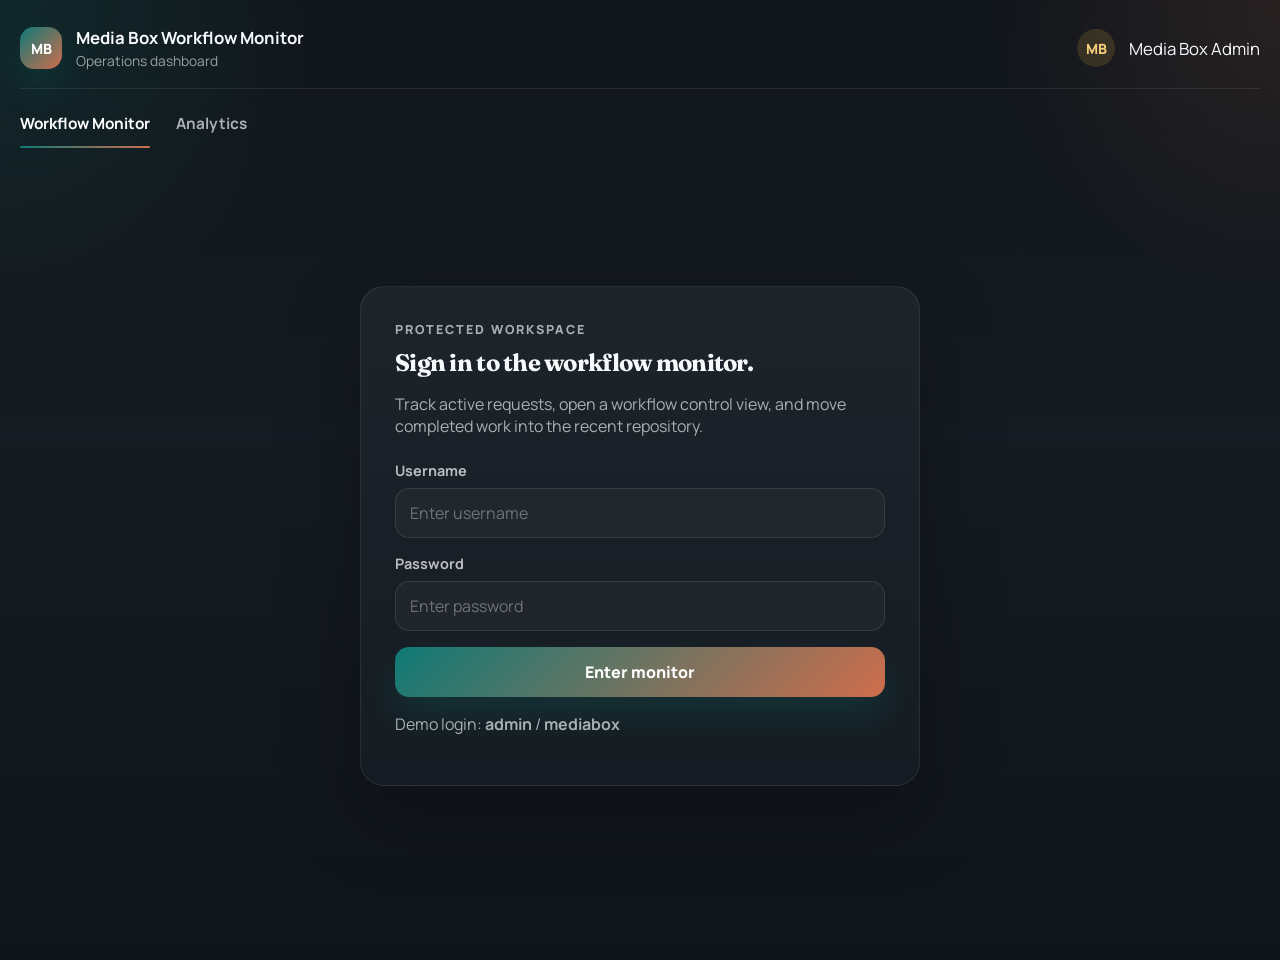
==== commit 334fd7e9: "Restructure workflow monitor and add analytics" ====
--- a/dashboard.html
+++ b/dashboard.html
@@ -5,9 +5,9 @@
     <meta name="viewport" content="width=device-width, initial-scale=1">
     <meta
       name="description"
-      content="Media Box workflow planner for social media, PR, achievements, and daily digest tracking."
+      content="Media Box workflow monitor for PR, social media, achievements, and daily digest operations."
     >
-    <title>Media Box Workflow Planner</title>
+    <title>Media Box Workflow Monitor</title>
     <link rel="preconnect" href="https://fonts.googleapis.com">
     <link rel="preconnect" href="https://fonts.gstatic.com" crossorigin>
     <link
@@ -16,50 +16,51 @@
     >
     <link rel="stylesheet" href="styles.css">
   </head>
-  <body>
-    <div class="ambient-layer" aria-hidden="true"></div>
-
-    <main class="dashboard-shell">
-      <header class="dashboard-topbar">
-        <a class="brand-mark" href="index.html">
-          <span class="brand-mark-dot"></span>
+  <body class="ops-theme">
+    <main class="ops-shell">
+      <header class="ops-topbar">
+        <a class="ops-brand" href="index.html">
+          <span class="ops-brand-mark">MB</span>
           <span>
-            <strong>Media Box Workflow Planner</strong>
-            <small>Form-linked internal tracker</small>
+            <strong>Media Box Workflow Monitor</strong>
+            <small>Operations dashboard</small>
           </span>
         </a>
 
-        <div class="dashboard-actions">
-          <a class="ghost-link" href="index.html">Back to Intake Form</a>
-          <button class="ghost-button is-hidden" id="logoutButton" type="button">Log Out</button>
+        <div class="ops-userbar">
+          <span class="ops-user-chip">MB</span>
+          <span class="ops-user-label">Media Box Admin</span>
+          <button class="ops-ghost-button is-hidden" id="logoutButton" type="button">Sign out</button>
         </div>
       </header>
 
-      <section class="login-shell" id="loginShell">
-        <div class="login-card">
-          <p class="eyebrow">Protected Workspace</p>
-          <h1>Sign in to the workflow planner.</h1>
+      <nav class="ops-nav">
+        <a class="ops-nav-link is-active" href="dashboard.html">Workflow Monitor</a>
+        <a class="ops-nav-link" href="analytics.html">Analytics</a>
+      </nav>
+
+      <section class="ops-login-shell" id="loginShell">
+        <div class="ops-login-card">
+          <p class="ops-kicker">Protected Workspace</p>
+          <h1>Sign in to the workflow monitor.</h1>
           <p>
-            Review the requests coming from the intake form, switch between category tabs,
-            and keep the team aligned with a simple, understandable planner.
+            Track active requests, open a workflow control view, and move completed work into the recent repository.
           </p>
 
-          <form class="login-form" id="loginForm">
-            <label class="login-field">
+          <form class="ops-login-form" id="loginForm">
+            <label class="ops-field">
               <span>Username</span>
               <input type="text" name="username" placeholder="Enter username" autocomplete="username">
             </label>
-
-            <label class="login-field">
+            <label class="ops-field">
               <span>Password</span>
               <input type="password" name="password" placeholder="Enter password" autocomplete="current-password">
             </label>
-
-            <button class="login-button" type="submit">Enter Planner</button>
+            <button class="ops-primary-button" type="submit">Enter monitor</button>
           </form>
 
-          <p class="login-help">
-            Demo access:
+          <p class="ops-help">
+            Demo login:
             <strong>admin</strong>
             /
             <strong>mediabox</strong>
@@ -69,83 +70,109 @@
       </section>
 
       <section class="is-hidden" id="dashboardApp">
-        <div class="metrics-grid" id="metricsGrid"></div>
+        <div class="ops-metrics-grid" id="metricsGrid"></div>
 
-        <section class="panel planner-header-panel">
-          <div class="planner-header">
-            <div class="section-heading">
-              <p class="eyebrow">Workflow Planner</p>
-              <h2>Follow the details coming in from the form</h2>
-              <p>
-                Each tab reflects a request category. The planner highlights what was submitted,
-                who it came from, and the current action state without overcomplicating the workflow.
-              </p>
-            </div>
+        <section class="ops-panel">
+          <div class="ops-filter-row">
+            <label class="ops-filter">
+              <span>Search</span>
+              <input type="search" id="searchInput" placeholder="Search title, requester, ID">
+            </label>
+            <label class="ops-filter">
+              <span>Status</span>
+              <select id="statusFilter">
+                <option value="">All active statuses</option>
+                <option>Will Do</option>
+                <option>Ongoing</option>
+              </select>
+            </label>
+            <label class="ops-filter">
+              <span>Category</span>
+              <select id="categoryFilter">
+                <option value="">All categories</option>
+              </select>
+            </label>
+            <label class="ops-filter">
+              <span>Priority</span>
+              <select id="priorityFilter">
+                <option value="">All priorities</option>
+                <option>Standard</option>
+                <option>High Touch</option>
+                <option>Fast Turnaround</option>
+              </select>
+            </label>
+            <button class="ops-export-button" id="exportButton" type="button">Export CSV</button>
           </div>
 
-          <div class="planner-tabs" id="plannerTabs">
-            <button class="planner-tab is-active" type="button" data-planner-tab="social">
-              <span>Social Media Creative</span>
-              <strong id="tabCountSocial">0</strong>
-            </button>
-            <button class="planner-tab" type="button" data-planner-tab="pr">
-              <span>PR</span>
-              <strong id="tabCountPr">0</strong>
-            </button>
-            <button class="planner-tab" type="button" data-planner-tab="achievements">
-              <span>Achievements</span>
-              <strong id="tabCountAchievements">0</strong>
-            </button>
-            <button class="planner-tab" type="button" data-planner-tab="daily-digest">
-              <span>Daily Digest</span>
-              <strong id="tabCountDailyDigest">0</strong>
-            </button>
+          <div class="ops-table-shell">
+            <table class="ops-table">
+              <thead>
+                <tr>
+                  <th>ID</th>
+                  <th>Title</th>
+                  <th>Category</th>
+                  <th>Priority</th>
+                  <th>Status</th>
+                  <th>Date</th>
+                  <th>Assigned</th>
+                  <th>Action</th>
+                </tr>
+              </thead>
+              <tbody id="monitorTableBody"></tbody>
+            </table>
+          </div>
+        </section>
+
+        <section class="ops-panel ops-editor-panel is-hidden" id="editorPanel">
+          <div class="ops-editor-header">
+            <div>
+              <p class="ops-kicker">Workflow Controls</p>
+              <h2 id="editorTitle">Selected request</h2>
+              <p id="editorSummary"></p>
+            </div>
+            <div class="ops-editor-meta" id="editorMeta"></div>
           </div>
 
-          <div class="planner-toolbar">
-            <label class="filter-card">
-              <span>Search</span>
-              <input type="search" id="searchInput" placeholder="Search requester, title, or summary">
-            </label>
-
-            <label class="filter-card">
-              <span>Department</span>
-              <select id="departmentFilter">
-                <option value="">All departments</option>
-              </select>
-            </label>
-
-            <label class="filter-card">
+          <div class="ops-editor-grid">
+            <label class="ops-field">
               <span>Status</span>
-              <select id="statusFilter">
-                <option value="">All activity states</option>
+              <select id="editorStatus">
                 <option>Will Do</option>
                 <option>Ongoing</option>
                 <option>Completed</option>
               </select>
             </label>
+            <label class="ops-field">
+              <span>Assigned Team</span>
+              <select id="editorTeam"></select>
+            </label>
+            <label class="ops-field">
+              <span>Assignee</span>
+              <input type="text" id="editorAssignee" placeholder="Add assignee">
+            </label>
+            <label class="ops-field ops-field-wide">
+              <span>Notes</span>
+              <textarea id="editorNotes" rows="4" placeholder="Add workflow notes"></textarea>
+            </label>
+          </div>
+
+          <div class="ops-editor-actions">
+            <button class="ops-primary-button" id="saveTaskButton" type="button">Save changes</button>
+            <button class="ops-ghost-button" id="closeEditorButton" type="button">Close</button>
           </div>
         </section>
 
-        <div class="planner-layout">
-          <section class="panel planner-list-panel">
-            <div class="planner-list-header">
-              <div>
-                <p class="eyebrow" id="plannerEyebrow">Social Media Creative</p>
-                <h3 id="plannerHeading">Requests</h3>
-                <p class="planner-copy" id="plannerCopy"></p>
-              </div>
-              <div class="planner-badge" id="plannerVisibleCount">0 items</div>
-            </div>
+        <section class="ops-panel">
+          <div class="section-heading">
+            <p class="eyebrow">Recent Repository</p>
+            <h2>Completed items</h2>
+            <p>
+              Minimal records are grouped month-wise for the latest two months only. Older completed items are removed from the live page view.
+            </p>
+          </div>
 
-            <div class="digest-board hidden" id="digestBoard"></div>
-            <div class="planner-list" id="plannerList"></div>
-          </section>
-
-          <aside class="panel planner-detail-panel">
-            <div id="plannerDetail"></div>
-          </aside>
-        </div>
+          <div class="ops-archive-groups" id="archiveGroups"></div>
+        </section>
       </section>
     </main>
 
--- a/styles.css
+++ b/styles.css
@@ -1333,6 +1333,54 @@
   gap: 14px;
 }
 
+.active-requests-panel {
+  display: grid;
+  gap: 14px;
+  margin-bottom: 18px;
+  padding: 18px;
+  border: 1px solid var(--line);
+  border-radius: 22px;
+  background: rgba(255, 255, 255, 0.62);
+}
+
+.active-requests-header h4,
+.archive-group-header h3 {
+  margin: 0;
+  font-family: "Fraunces", Georgia, serif;
+  letter-spacing: -0.02em;
+}
+
+.active-request-tabs {
+  display: flex;
+  flex-wrap: wrap;
+  gap: 10px;
+}
+
+.active-request-tab {
+  display: grid;
+  gap: 4px;
+  justify-items: start;
+  min-width: 220px;
+  padding: 14px 16px;
+  border: 1px solid rgba(15, 122, 118, 0.16);
+  border-radius: 18px;
+  background: linear-gradient(135deg, rgba(15, 122, 118, 0.08), rgba(207, 109, 76, 0.1));
+  text-align: left;
+}
+
+.active-request-tab span {
+  font-weight: 800;
+  color: var(--ink);
+}
+
+.active-request-tab small {
+  color: var(--muted);
+}
+
+.active-requests-empty {
+  padding: 16px;
+}
+
 .planner-card {
   display: grid;
   gap: 12px;
@@ -1434,13 +1482,30 @@
   gap: 16px;
 }
 
+.detail-helper {
+  margin: 0 0 16px;
+  color: var(--muted);
+  line-height: 1.7;
+}
+
+.detail-helper strong {
+  color: var(--ink);
+}
+
 .detail-grid {
   display: grid;
   gap: 12px;
   margin-top: 14px;
 }
 
-.detail-row {
+.detail-brief-grid {
+  display: grid;
+  grid-template-columns: repeat(2, minmax(0, 1fr));
+  gap: 12px;
+  margin-top: 14px;
+}
+
+.detail-brief-card {
   display: grid;
   gap: 6px;
   padding: 14px;
@@ -1449,6 +1514,43 @@
   background: rgba(255, 255, 255, 0.62);
 }
 
+.detail-brief-card strong {
+  color: var(--teal-deep);
+}
+
+.detail-brief-card span {
+  color: var(--muted);
+}
+
+.detail-note-card {
+  display: grid;
+  gap: 8px;
+  margin-top: 14px;
+  padding: 16px;
+  border: 1px solid var(--line);
+  border-radius: 18px;
+  background: rgba(247, 249, 250, 0.88);
+}
+
+.detail-note-card strong {
+  color: var(--teal-deep);
+}
+
+.detail-note-card p {
+  margin: 0;
+  color: var(--muted);
+  line-height: 1.7;
+}
+
+.detail-row {
+  display: grid;
+  gap: 6px;
+  padding: 14px;
+  border: 1px solid var(--line);
+  border-radius: 18px;
+  background: rgba(255, 255, 255, 0.62);
+}
+
 .detail-row strong {
   color: var(--teal-deep);
 }
@@ -1463,6 +1565,60 @@
   display: grid;
   grid-template-columns: minmax(0, 1fr) auto;
   gap: 12px;
+}
+
+.archive-panel {
+  margin-top: 24px;
+}
+
+.archive-groups {
+  display: grid;
+  gap: 18px;
+  margin-top: 22px;
+}
+
+.archive-group {
+  padding: 20px;
+  border: 1px solid var(--line);
+  border-radius: 24px;
+  background: rgba(255, 255, 255, 0.68);
+}
+
+.archive-group-header {
+  display: flex;
+  align-items: center;
+  justify-content: space-between;
+  gap: 12px;
+  margin-bottom: 16px;
+}
+
+.archive-group-header span {
+  color: var(--muted);
+  font-weight: 700;
+}
+
+.archive-list {
+  display: grid;
+  gap: 12px;
+}
+
+.archive-card {
+  display: grid;
+  gap: 6px;
+  padding: 14px 16px;
+  border: 1px solid rgba(18, 33, 43, 0.08);
+  border-radius: 18px;
+  background: rgba(247, 249, 250, 0.88);
+}
+
+.archive-card strong {
+  color: var(--ink);
+}
+
+.archive-card p,
+.archive-card span {
+  margin: 0;
+  color: var(--muted);
 }
 
 @media (max-width: 1100px) {
@@ -1480,7 +1636,662 @@
 
 @media (max-width: 760px) {
   .detail-control-grid,
+  .detail-brief-grid,
   .team-inline-form {
     grid-template-columns: 1fr;
   }
 }
+
+body.ops-theme {
+  color: #edf1f4;
+  background:
+    radial-gradient(circle at top left, rgba(15, 122, 118, 0.18), transparent 20%),
+    radial-gradient(circle at top right, rgba(207, 109, 76, 0.12), transparent 18%),
+    linear-gradient(180deg, #11161b 0%, #151b22 45%, #10151a 100%);
+}
+
+.ops-shell {
+  width: min(1440px, calc(100% - 40px));
+  margin: 0 auto;
+  padding: 26px 0 64px;
+}
+
+.ops-topbar {
+  display: flex;
+  align-items: center;
+  justify-content: space-between;
+  gap: 18px;
+  padding: 0 0 18px;
+  border-bottom: 1px solid rgba(255, 255, 255, 0.08);
+}
+
+.ops-brand {
+  display: inline-flex;
+  align-items: center;
+  gap: 14px;
+}
+
+.ops-brand-mark,
+.ops-user-chip {
+  display: inline-grid;
+  place-items: center;
+  width: 42px;
+  height: 42px;
+  border-radius: 14px;
+  background: linear-gradient(135deg, var(--teal), var(--copper));
+  color: #fff;
+  font-size: 0.88rem;
+  font-weight: 800;
+  box-shadow: 0 16px 34px rgba(15, 122, 118, 0.2);
+}
+
+.ops-brand strong,
+.ops-user-label {
+  display: block;
+  color: #f7fafc;
+  font-size: 1.05rem;
+}
+
+.ops-brand small {
+  display: block;
+  margin-top: 2px;
+  color: rgba(237, 241, 244, 0.62);
+  font-size: 0.86rem;
+}
+
+.ops-userbar {
+  display: flex;
+  align-items: center;
+  gap: 14px;
+}
+
+.ops-user-chip {
+  width: 38px;
+  height: 38px;
+  border-radius: 999px;
+  background: rgba(196, 154, 70, 0.18);
+  color: #f3cd78;
+  box-shadow: none;
+}
+
+.ops-nav {
+  display: flex;
+  align-items: center;
+  gap: 26px;
+  padding: 14px 0 0;
+  margin-bottom: 28px;
+}
+
+.ops-nav-link {
+  position: relative;
+  padding: 10px 0 14px;
+  color: rgba(237, 241, 244, 0.7);
+  font-size: 0.96rem;
+  font-weight: 700;
+}
+
+.ops-nav-link::after {
+  content: "";
+  position: absolute;
+  left: 0;
+  right: 0;
+  bottom: 0;
+  height: 2px;
+  border-radius: 999px;
+  background: linear-gradient(90deg, var(--teal), var(--copper));
+  transform: scaleX(0);
+  transform-origin: left center;
+}
+
+.ops-nav-link.is-active,
+.ops-nav-link:hover {
+  color: #fff;
+}
+
+.ops-nav-link.is-active::after,
+.ops-nav-link:hover::after {
+  transform: scaleX(1);
+}
+
+.ops-login-shell {
+  min-height: calc(100vh - 180px);
+  display: grid;
+  place-items: center;
+}
+
+.ops-login-card,
+.ops-panel,
+.ops-metric-card {
+  border: 1px solid rgba(255, 255, 255, 0.08);
+  border-radius: 24px;
+  background:
+    linear-gradient(180deg, rgba(31, 37, 44, 0.92), rgba(22, 28, 35, 0.96));
+  box-shadow: 0 30px 80px rgba(0, 0, 0, 0.26);
+}
+
+.ops-login-card {
+  width: min(560px, 100%);
+  padding: 34px;
+}
+
+.ops-login-card h1,
+.ops-editor-header h2 {
+  margin: 0;
+  font-family: "Fraunces", Georgia, serif;
+  letter-spacing: -0.03em;
+  color: #f7fafc;
+}
+
+.ops-login-card p,
+.ops-help,
+.ops-kicker,
+.ops-editor-header p,
+.ops-archive-card p,
+.ops-archive-card span,
+.ops-empty-copy {
+  color: rgba(237, 241, 244, 0.68);
+}
+
+.ops-kicker {
+  margin: 0 0 10px;
+  font-size: 0.78rem;
+  font-weight: 800;
+  letter-spacing: 0.16em;
+  text-transform: uppercase;
+  color: #88ccc9;
+}
+
+.ops-login-form,
+.ops-editor-grid {
+  display: grid;
+  gap: 16px;
+  margin-top: 24px;
+}
+
+.ops-field {
+  display: grid;
+  gap: 8px;
+}
+
+.ops-field span {
+  color: rgba(237, 241, 244, 0.76);
+  font-size: 0.9rem;
+  font-weight: 700;
+}
+
+.ops-field input,
+.ops-field select,
+.ops-field textarea,
+.ops-filter input,
+.ops-filter select {
+  width: 100%;
+  min-height: 50px;
+  padding: 12px 14px;
+  border: 1px solid rgba(255, 255, 255, 0.1);
+  border-radius: 14px;
+  background: rgba(255, 255, 255, 0.03);
+  color: #f3f6f8;
+}
+
+.ops-field textarea {
+  min-height: 120px;
+  resize: vertical;
+}
+
+.ops-field input::placeholder,
+.ops-field textarea::placeholder,
+.ops-filter input::placeholder {
+  color: rgba(237, 241, 244, 0.38);
+}
+
+.ops-primary-button,
+.ops-export-button {
+  display: inline-flex;
+  align-items: center;
+  justify-content: center;
+  min-height: 50px;
+  padding: 12px 20px;
+  border-radius: 14px;
+  background: linear-gradient(135deg, var(--teal), var(--copper));
+  color: #fff;
+  font-weight: 800;
+  box-shadow: 0 18px 34px rgba(15, 122, 118, 0.22);
+}
+
+.ops-ghost-button,
+.ops-inline-button {
+  display: inline-flex;
+  align-items: center;
+  justify-content: center;
+  min-height: 42px;
+  padding: 10px 16px;
+  border: 1px solid rgba(255, 255, 255, 0.12);
+  border-radius: 14px;
+  background: rgba(255, 255, 255, 0.03);
+  color: #edf1f4;
+  font-weight: 700;
+}
+
+.ops-ghost-button:hover,
+.ops-primary-button:hover,
+.ops-export-button:hover,
+.ops-inline-button:hover,
+.ops-nav-link:hover {
+  transform: translateY(-1px);
+}
+
+.ops-metrics-grid {
+  display: grid;
+  grid-template-columns: repeat(6, minmax(0, 1fr));
+  gap: 14px;
+  margin-bottom: 24px;
+}
+
+.ops-metric-card {
+  padding: 20px;
+}
+
+.ops-metric-card p,
+.ops-metric-card span {
+  margin: 0;
+  color: rgba(237, 241, 244, 0.56);
+  font-weight: 700;
+}
+
+.ops-metric-card strong {
+  display: block;
+  margin: 10px 0 8px;
+  color: #fff;
+  font-size: clamp(2rem, 3.4vw, 2.75rem);
+  line-height: 1;
+}
+
+.ops-panel {
+  padding: 22px;
+  margin-bottom: 22px;
+}
+
+.ops-filter-row {
+  display: grid;
+  grid-template-columns: minmax(240px, 1.5fr) repeat(3, minmax(160px, 1fr)) auto;
+  gap: 12px;
+  margin-bottom: 18px;
+}
+
+.ops-filter {
+  display: grid;
+  gap: 8px;
+}
+
+.ops-filter span {
+  color: rgba(237, 241, 244, 0.62);
+  font-size: 0.82rem;
+  font-weight: 700;
+}
+
+.ops-table-shell {
+  overflow: hidden;
+  border: 1px solid rgba(255, 255, 255, 0.08);
+  border-radius: 20px;
+}
+
+.ops-table {
+  width: 100%;
+  border-collapse: collapse;
+  background: rgba(255, 255, 255, 0.02);
+}
+
+.ops-table th,
+.ops-table td {
+  padding: 16px 18px;
+  text-align: left;
+  border-bottom: 1px solid rgba(255, 255, 255, 0.08);
+}
+
+.ops-table th {
+  color: rgba(237, 241, 244, 0.56);
+  font-size: 0.8rem;
+  font-weight: 800;
+  letter-spacing: 0.12em;
+  text-transform: uppercase;
+}
+
+.ops-table td {
+  color: #edf1f4;
+  vertical-align: top;
+}
+
+.ops-table td strong,
+.ops-table td small {
+  display: block;
+}
+
+.ops-table td small {
+  margin-top: 6px;
+  color: rgba(237, 241, 244, 0.56);
+  max-width: 36ch;
+}
+
+.ops-empty-cell {
+  display: grid;
+  place-items: center;
+  min-height: 160px;
+  color: rgba(237, 241, 244, 0.56);
+}
+
+.ops-priority-pill,
+.ops-status-pill {
+  display: inline-flex;
+  align-items: center;
+  min-height: 32px;
+  padding: 6px 12px;
+  border-radius: 999px;
+  font-size: 0.84rem;
+  font-weight: 800;
+}
+
+.ops-priority-pill {
+  background: rgba(255, 255, 255, 0.06);
+  color: #f3f6f8;
+}
+
+.ops-priority-standard {
+  background: rgba(64, 130, 255, 0.14);
+  color: #89b4ff;
+}
+
+.ops-priority-high-touch {
+  background: rgba(255, 184, 77, 0.14);
+  color: #ffc96d;
+}
+
+.ops-priority-fast-turnaround {
+  background: rgba(230, 95, 95, 0.16);
+  color: #ff9a9a;
+}
+
+.ops-status-will-do {
+  background: rgba(64, 130, 255, 0.14);
+  color: #87b8ff;
+}
+
+.ops-status-ongoing {
+  background: rgba(255, 184, 77, 0.16);
+  color: #f8c460;
+}
+
+.ops-status-completed {
+  background: rgba(66, 176, 109, 0.18);
+  color: #7ed89f;
+}
+
+.ops-editor-panel {
+  border-color: rgba(15, 122, 118, 0.24);
+}
+
+.ops-editor-header {
+  display: flex;
+  align-items: flex-start;
+  justify-content: space-between;
+  gap: 18px;
+  margin-bottom: 20px;
+}
+
+.ops-editor-meta {
+  display: flex;
+  flex-wrap: wrap;
+  gap: 10px;
+}
+
+.ops-editor-meta span {
+  display: inline-flex;
+  align-items: center;
+  min-height: 34px;
+  padding: 8px 12px;
+  border-radius: 999px;
+  background: rgba(255, 255, 255, 0.04);
+  color: rgba(237, 241, 244, 0.72);
+  font-size: 0.84rem;
+  font-weight: 700;
+}
+
+.ops-editor-grid {
+  grid-template-columns: repeat(3, minmax(0, 1fr));
+}
+
+.ops-field-wide {
+  grid-column: 1 / -1;
+}
+
+.ops-editor-actions {
+  display: flex;
+  flex-wrap: wrap;
+  gap: 12px;
+  margin-top: 18px;
+}
+
+.ops-archive-groups {
+  display: grid;
+  gap: 18px;
+}
+
+.ops-archive-group {
+  border: 1px solid rgba(255, 255, 255, 0.08);
+  border-radius: 20px;
+  background: rgba(255, 255, 255, 0.02);
+  padding: 18px;
+}
+
+.ops-archive-header {
+  display: flex;
+  align-items: center;
+  justify-content: space-between;
+  gap: 12px;
+  margin-bottom: 14px;
+}
+
+.ops-archive-header h3 {
+  margin: 0;
+  color: #f3f6f8;
+}
+
+.ops-archive-header span {
+  color: rgba(237, 241, 244, 0.58);
+  font-weight: 700;
+}
+
+.ops-archive-list {
+  display: grid;
+  gap: 12px;
+}
+
+.ops-archive-card,
+.ops-archive-empty {
+  padding: 16px;
+  border: 1px solid rgba(255, 255, 255, 0.08);
+  border-radius: 16px;
+  background: rgba(255, 255, 255, 0.03);
+}
+
+.ops-archive-card strong,
+.ops-archive-empty h3 {
+  color: #f3f6f8;
+}
+
+.ops-analytics-grid {
+  display: grid;
+  grid-template-columns: repeat(2, minmax(0, 1fr));
+  gap: 22px;
+}
+
+.ops-bar-list,
+.ops-mini-timeline {
+  display: grid;
+  gap: 14px;
+}
+
+.ops-bar-item,
+.ops-timeline-item {
+  display: grid;
+  gap: 10px;
+}
+
+.ops-bar-copy,
+.ops-timeline-copy {
+  display: flex;
+  align-items: center;
+  justify-content: space-between;
+  gap: 12px;
+}
+
+.ops-bar-copy strong,
+.ops-timeline-copy strong {
+  color: #f3f6f8;
+}
+
+.ops-bar-copy span,
+.ops-timeline-copy span {
+  color: rgba(237, 241, 244, 0.58);
+}
+
+.ops-bar-track {
+  height: 10px;
+  border-radius: 999px;
+  background: rgba(255, 255, 255, 0.06);
+  overflow: hidden;
+}
+
+.ops-bar-fill {
+  height: 100%;
+  border-radius: inherit;
+  background: linear-gradient(90deg, var(--teal), var(--copper));
+}
+
+.ops-bar-accent-1 {
+  background: linear-gradient(90deg, #0f7a76, #42b06d);
+}
+
+.ops-bar-accent-2 {
+  background: linear-gradient(90deg, #c49a46, #cf6d4c);
+}
+
+.ops-bar-accent-3 {
+  background: linear-gradient(90deg, #3978d8, #0f7a76);
+}
+
+.ops-donut-grid {
+  display: grid;
+  grid-template-columns: repeat(3, minmax(0, 1fr));
+  gap: 14px;
+}
+
+.ops-donut-card {
+  display: grid;
+  gap: 14px;
+  justify-items: center;
+  padding: 18px;
+  border: 1px solid rgba(255, 255, 255, 0.08);
+  border-radius: 18px;
+  background: rgba(255, 255, 255, 0.03);
+}
+
+.ops-donut-ring {
+  display: grid;
+  place-items: center;
+  width: 108px;
+  height: 108px;
+  border-radius: 50%;
+  border: 10px solid rgba(255, 255, 255, 0.08);
+  box-shadow: inset 0 0 0 1px rgba(255, 255, 255, 0.04);
+}
+
+.ops-donut-value {
+  color: #fff;
+  font-size: 1.3rem;
+  font-weight: 800;
+}
+
+.ops-donut-copy {
+  display: grid;
+  gap: 8px;
+  justify-items: center;
+}
+
+.ops-donut-copy strong {
+  color: #f3f6f8;
+}
+
+.ops-empty-copy {
+  margin: 0;
+}
+
+.ops-panel .section-heading h2,
+.ops-panel .section-heading p,
+.ops-panel .eyebrow {
+  color: inherit;
+}
+
+.ops-panel .section-heading h2 {
+  color: #f7fafc;
+}
+
+.ops-panel .section-heading p {
+  color: rgba(237, 241, 244, 0.64);
+}
+
+.ops-panel .eyebrow {
+  color: #88ccc9;
+}
+
+@media (max-width: 1200px) {
+  .ops-metrics-grid {
+    grid-template-columns: repeat(3, minmax(0, 1fr));
+  }
+
+  .ops-filter-row {
+    grid-template-columns: repeat(2, minmax(0, 1fr));
+  }
+}
+
+@media (max-width: 900px) {
+  .ops-analytics-grid,
+  .ops-editor-grid,
+  .ops-donut-grid {
+    grid-template-columns: 1fr;
+  }
+
+  .ops-editor-header,
+  .ops-bar-copy,
+  .ops-timeline-copy {
+    flex-direction: column;
+    align-items: flex-start;
+  }
+}
+
+@media (max-width: 760px) {
+  .ops-shell {
+    width: min(100% - 20px, 100%);
+    padding: 18px 0 48px;
+  }
+
+  .ops-topbar,
+  .ops-userbar,
+  .ops-nav {
+    flex-wrap: wrap;
+  }
+
+  .ops-metrics-grid,
+  .ops-filter-row {
+    grid-template-columns: 1fr;
+  }
+
+  .ops-table-shell {
+    overflow-x: auto;
+  }
+
+  .ops-login-card,
+  .ops-panel,
+  .ops-metric-card {
+    padding: 18px;
+  }
+}
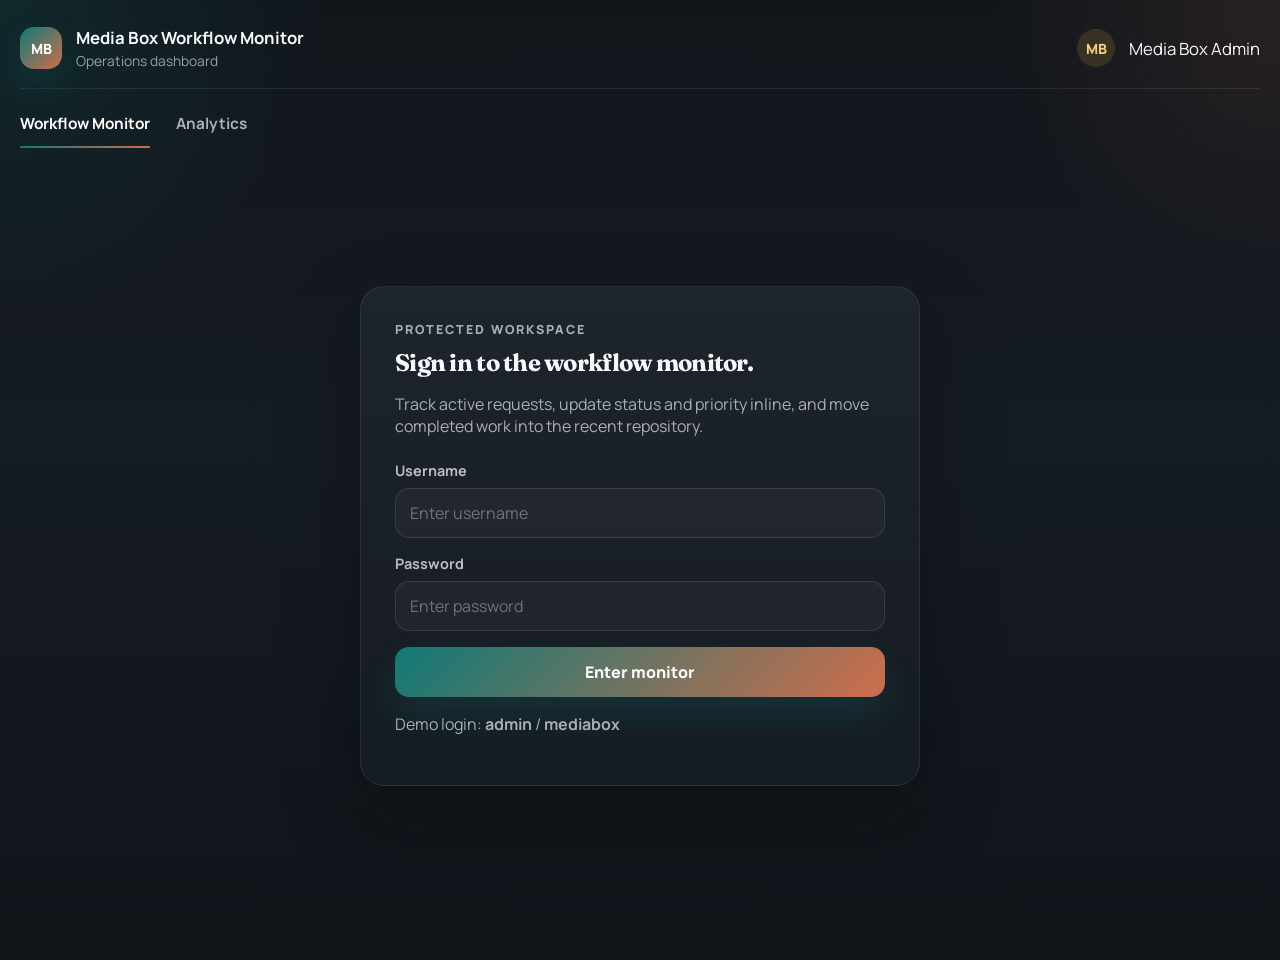
==== commit e26eebba: "Simplify workflow monitor controls" ====
--- a/dashboard.html
+++ b/dashboard.html
@@ -44,7 +44,7 @@
           <p class="ops-kicker">Protected Workspace</p>
           <h1>Sign in to the workflow monitor.</h1>
           <p>
-            Track active requests, open a workflow control view, and move completed work into the recent repository.
+            Track active requests, update status and priority inline, and move completed work into the recent repository.
           </p>
 
           <form class="ops-login-form" id="loginForm">
@@ -71,6 +71,8 @@
 
       <section class="is-hidden" id="dashboardApp">
         <div class="ops-metrics-grid" id="metricsGrid"></div>
+
+        <section class="ops-category-tabs" id="categoryTabs"></section>
 
         <section class="ops-panel">
           <div class="ops-filter-row">
@@ -115,50 +117,10 @@
                   <th>Status</th>
                   <th>Date</th>
                   <th>Assigned</th>
-                  <th>Action</th>
                 </tr>
               </thead>
               <tbody id="monitorTableBody"></tbody>
             </table>
-          </div>
-        </section>
-
-        <section class="ops-panel ops-editor-panel is-hidden" id="editorPanel">
-          <div class="ops-editor-header">
-            <div>
-              <p class="ops-kicker">Workflow Controls</p>
-              <h2 id="editorTitle">Selected request</h2>
-              <p id="editorSummary"></p>
-            </div>
-            <div class="ops-editor-meta" id="editorMeta"></div>
-          </div>
-
-          <div class="ops-editor-grid">
-            <label class="ops-field">
-              <span>Status</span>
-              <select id="editorStatus">
-                <option>Will Do</option>
-                <option>Ongoing</option>
-                <option>Completed</option>
-              </select>
-            </label>
-            <label class="ops-field">
-              <span>Assigned Team</span>
-              <select id="editorTeam"></select>
-            </label>
-            <label class="ops-field">
-              <span>Assignee</span>
-              <input type="text" id="editorAssignee" placeholder="Add assignee">
-            </label>
-            <label class="ops-field ops-field-wide">
-              <span>Notes</span>
-              <textarea id="editorNotes" rows="4" placeholder="Add workflow notes"></textarea>
-            </label>
-          </div>
-
-          <div class="ops-editor-actions">
-            <button class="ops-primary-button" id="saveTaskButton" type="button">Save changes</button>
-            <button class="ops-ghost-button" id="closeEditorButton" type="button">Close</button>
           </div>
         </section>
 
--- a/styles.css
+++ b/styles.css
@@ -1887,6 +1887,46 @@
   margin-bottom: 24px;
 }
 
+.ops-category-tabs {
+  display: grid;
+  grid-template-columns: repeat(4, minmax(0, 1fr));
+  gap: 14px;
+  margin-bottom: 22px;
+}
+
+.ops-category-tab {
+  display: grid;
+  gap: 8px;
+  justify-items: start;
+  padding: 18px 20px;
+  border: 1px solid rgba(255, 255, 255, 0.08);
+  border-radius: 20px;
+  background: linear-gradient(180deg, rgba(31, 37, 44, 0.92), rgba(22, 28, 35, 0.96));
+  color: #edf1f4;
+  text-align: left;
+  box-shadow: 0 24px 60px rgba(0, 0, 0, 0.18);
+}
+
+.ops-category-tab span,
+.ops-category-tab small {
+  color: rgba(237, 241, 244, 0.6);
+  font-weight: 700;
+}
+
+.ops-category-tab strong {
+  color: #fff;
+  font-size: 2rem;
+  line-height: 1;
+}
+
+.ops-category-tab.is-active {
+  border-color: rgba(15, 122, 118, 0.42);
+  background:
+    radial-gradient(circle at top right, rgba(15, 122, 118, 0.12), transparent 30%),
+    linear-gradient(180deg, rgba(31, 37, 44, 0.96), rgba(20, 25, 31, 1));
+  box-shadow: 0 22px 56px rgba(15, 122, 118, 0.14);
+}
+
 .ops-metric-card {
   padding: 20px;
 }
@@ -2023,6 +2063,35 @@
 .ops-status-completed {
   background: rgba(66, 176, 109, 0.18);
   color: #7ed89f;
+}
+
+.ops-table-select {
+  min-height: 38px;
+  padding: 8px 12px;
+  border: 1px solid rgba(255, 255, 255, 0.08);
+  border-radius: 999px;
+  background-color: rgba(255, 255, 255, 0.05);
+  color: #edf1f4;
+  font-size: 0.84rem;
+  font-weight: 800;
+}
+
+.ops-table-select.ops-priority-standard,
+.ops-table-select.ops-status-will-do {
+  background-color: rgba(64, 130, 255, 0.14);
+  color: #89b4ff;
+}
+
+.ops-table-select.ops-priority-high-touch,
+.ops-table-select.ops-status-ongoing {
+  background-color: rgba(255, 184, 77, 0.16);
+  color: #ffc96d;
+}
+
+.ops-table-select.ops-priority-fast-turnaround,
+.ops-table-select.ops-status-completed {
+  background-color: rgba(230, 95, 95, 0.16);
+  color: #ff9a9a;
 }
 
 .ops-editor-panel {
@@ -2248,6 +2317,10 @@
     grid-template-columns: repeat(3, minmax(0, 1fr));
   }
 
+  .ops-category-tabs {
+    grid-template-columns: repeat(2, minmax(0, 1fr));
+  }
+
   .ops-filter-row {
     grid-template-columns: repeat(2, minmax(0, 1fr));
   }
@@ -2281,6 +2354,7 @@
   }
 
   .ops-metrics-grid,
+  .ops-category-tabs,
   .ops-filter-row {
     grid-template-columns: 1fr;
   }
